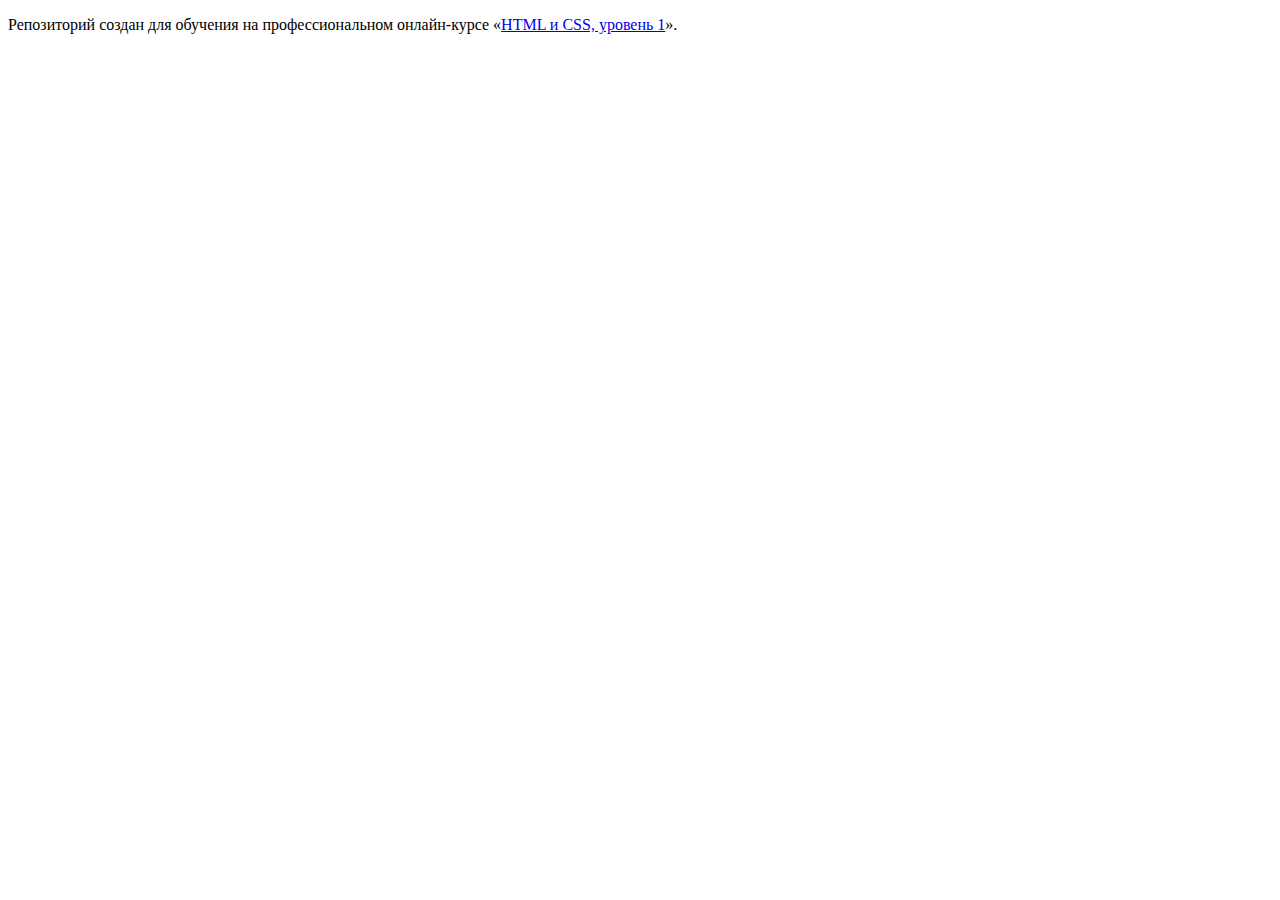
==== index.html @ 66aebc48 ":hatching_chick:" ====
<!DOCTYPE html>
<html lang="ru">
  <head>
    <meta charset="utf-8">
    <title>HTML Academy: Нёрдс</title>
  </head>
  <body>

    <p>Репозиторий создан для обучения на профессиональном онлайн‑курсе «<a href="https://htmlacademy.ru/intensive/htmlcss">HTML и CSS, уровень 1</a>».</p>

  </body>
</html>
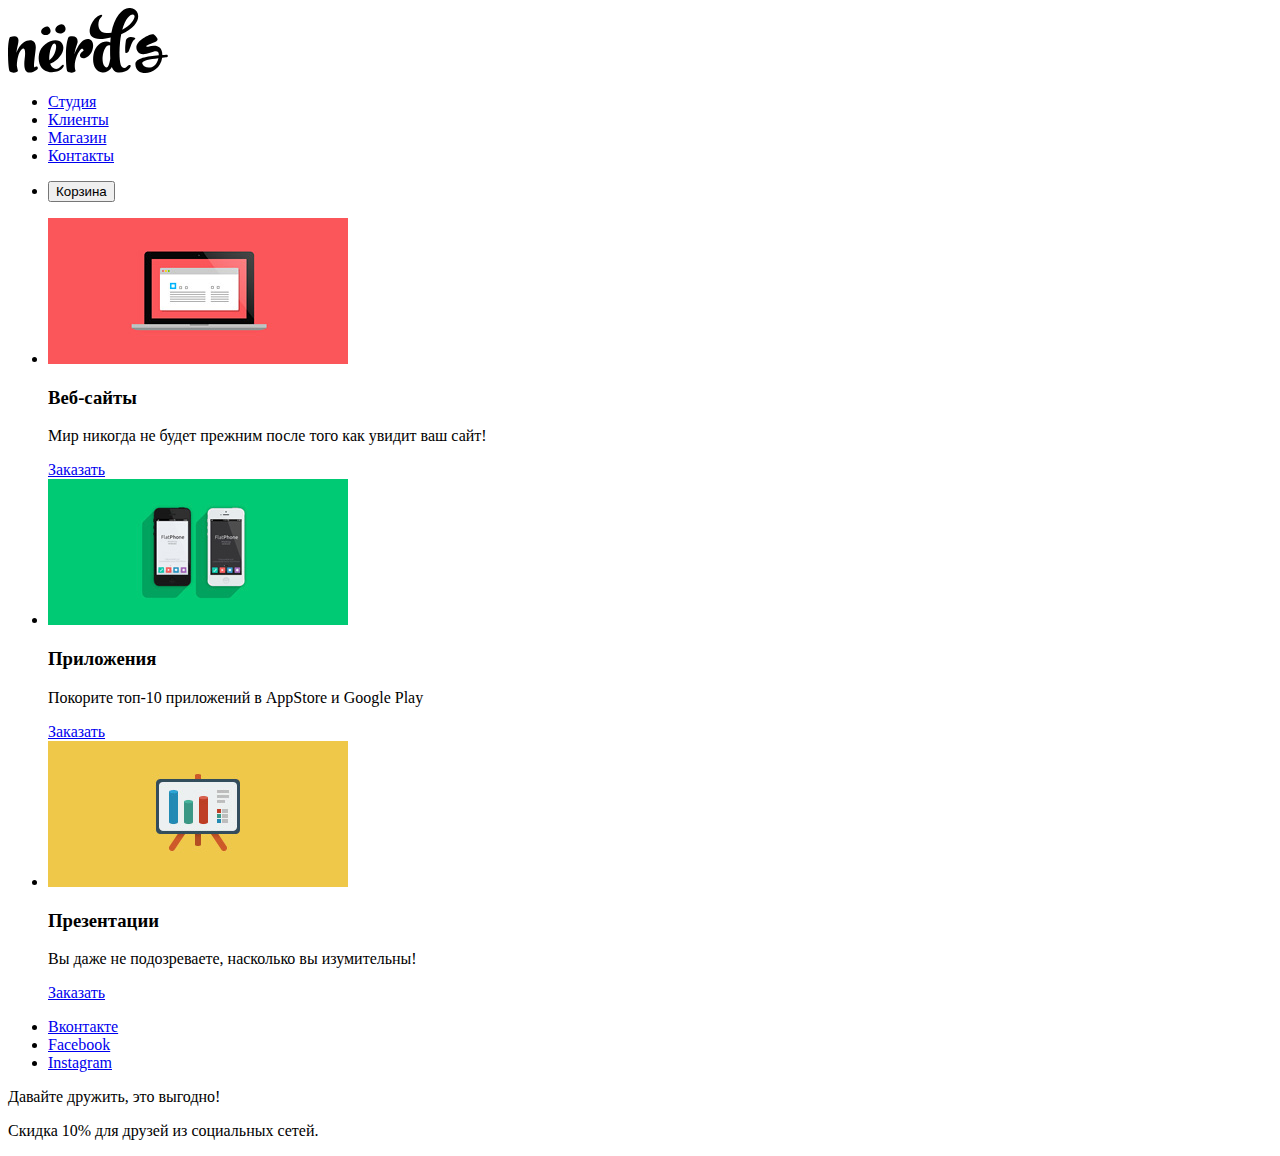
==== commit fd3b2ff8: "Разметка" ====
--- a/index.html
+++ b/index.html
@@ -5,8 +5,69 @@
     <title>HTML Academy: Нёрдс</title>
   </head>
   <body>
-
-    <p>Репозиторий создан для обучения на профессиональном онлайн‑курсе «<a href="https://htmlacademy.ru/intensive/htmlcss">HTML и CSS, уровень 1</a>».</p>
-
+<!-- start header -->
+    <header>
+      <nav>
+        <a>
+          <img src="img/index-logo.svg" width="160" height="65" alt="Лого Нердс">
+        </a>
+        <ul>
+          <li><a href="studio.html">Студия</a></li>
+          <li><a href="clients.html">Клиенты</a></li>
+          <li><a href="catalog.html">Магазин</a></li>
+          <li><a href="contacts.html">Контакты</a></li>
+        </ul>
+        <ul>
+          <li>
+             <button type="button">Корзина</button>
+           </li>
+        </ul>
+      </nav>
+    </header>
+<!-- end header -->
+    <main>
+<!-- slider here -->
+<!-- start services -->
+      <section>
+        <div>
+          <ul>
+            <li>
+              <img src="img/sites.jpg" width="300" height="146" alt="Веб-сайты">
+              <h3>Веб-сайты</h3>
+              <p>Мир никогда не будет прежним после того как увидит ваш сайт!</p>
+              <a href="#">Заказать</a>
+            </li>
+            <li>
+              <img src="img/apps.jpg" width="300" height="146" alt="Приложения">
+              <h3>Приложения</h3>
+              <p>Покорите топ-10 приложений в AppStore и Google Play</p>
+              <a href="#">Заказать</a>
+            </li>
+            <li>
+              <img src="img/presentations.jpg" width="300" height="146" alt="Презентации">
+              <h3>Презентации</h3>
+              <p>Вы даже не подозреваете, насколько вы изумительны!</p>
+              <a href="#">Заказать</a>
+            </li>
+          </ul>
+        </div>
+      </section>
+<!--end services-->
+<!--start footer-->
+      <footer>
+        <div>
+          <ul>
+            <li><a href="#">Вконтакте</a></li>
+            <li><a href="#">Facebook</a></li>
+            <li><a href="#">Instagram</a></li>
+          </ul>
+        </div>
+        <div>
+          <p>Давайте дружить, это выгодно!</p>
+          <p>Скидка 10% для друзей из социальных сетей.</p>
+        </div>
+      </footer>
+<!--start footer-->
+    </main>
   </body>
 </html>
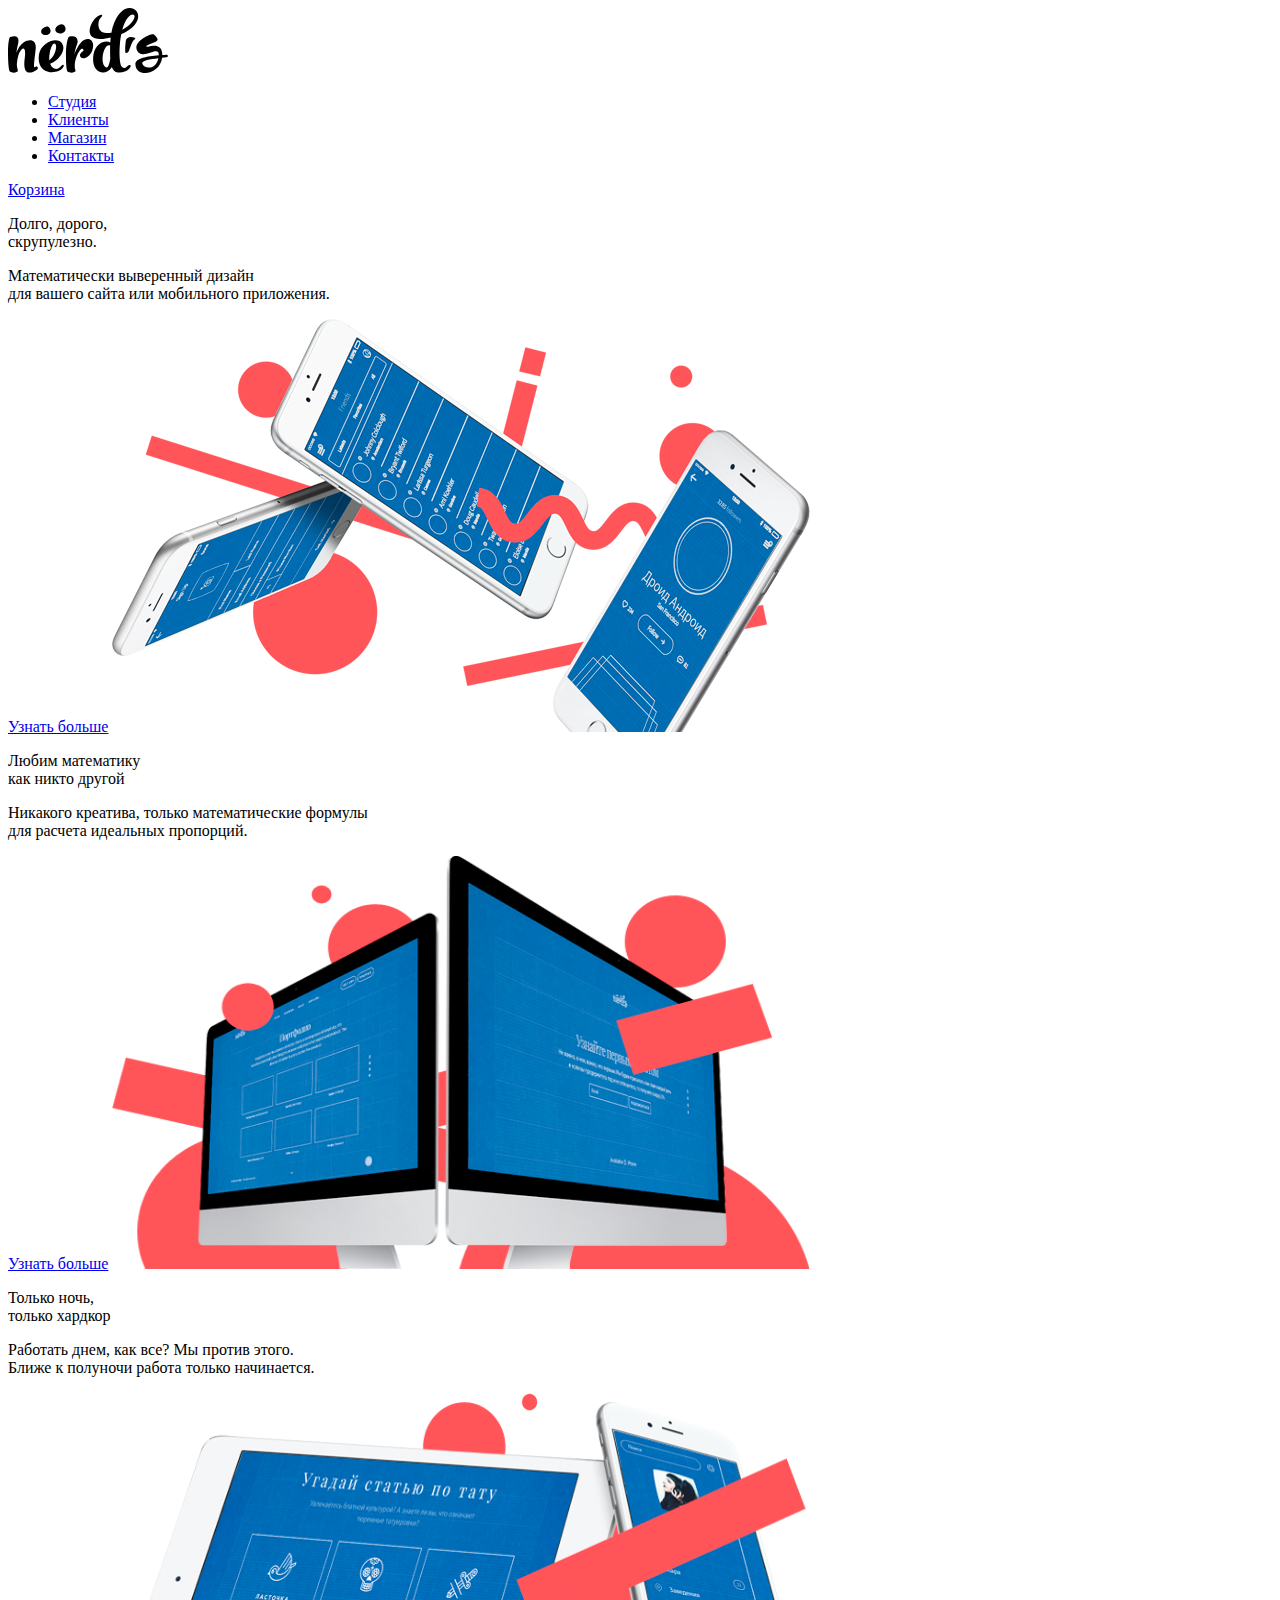
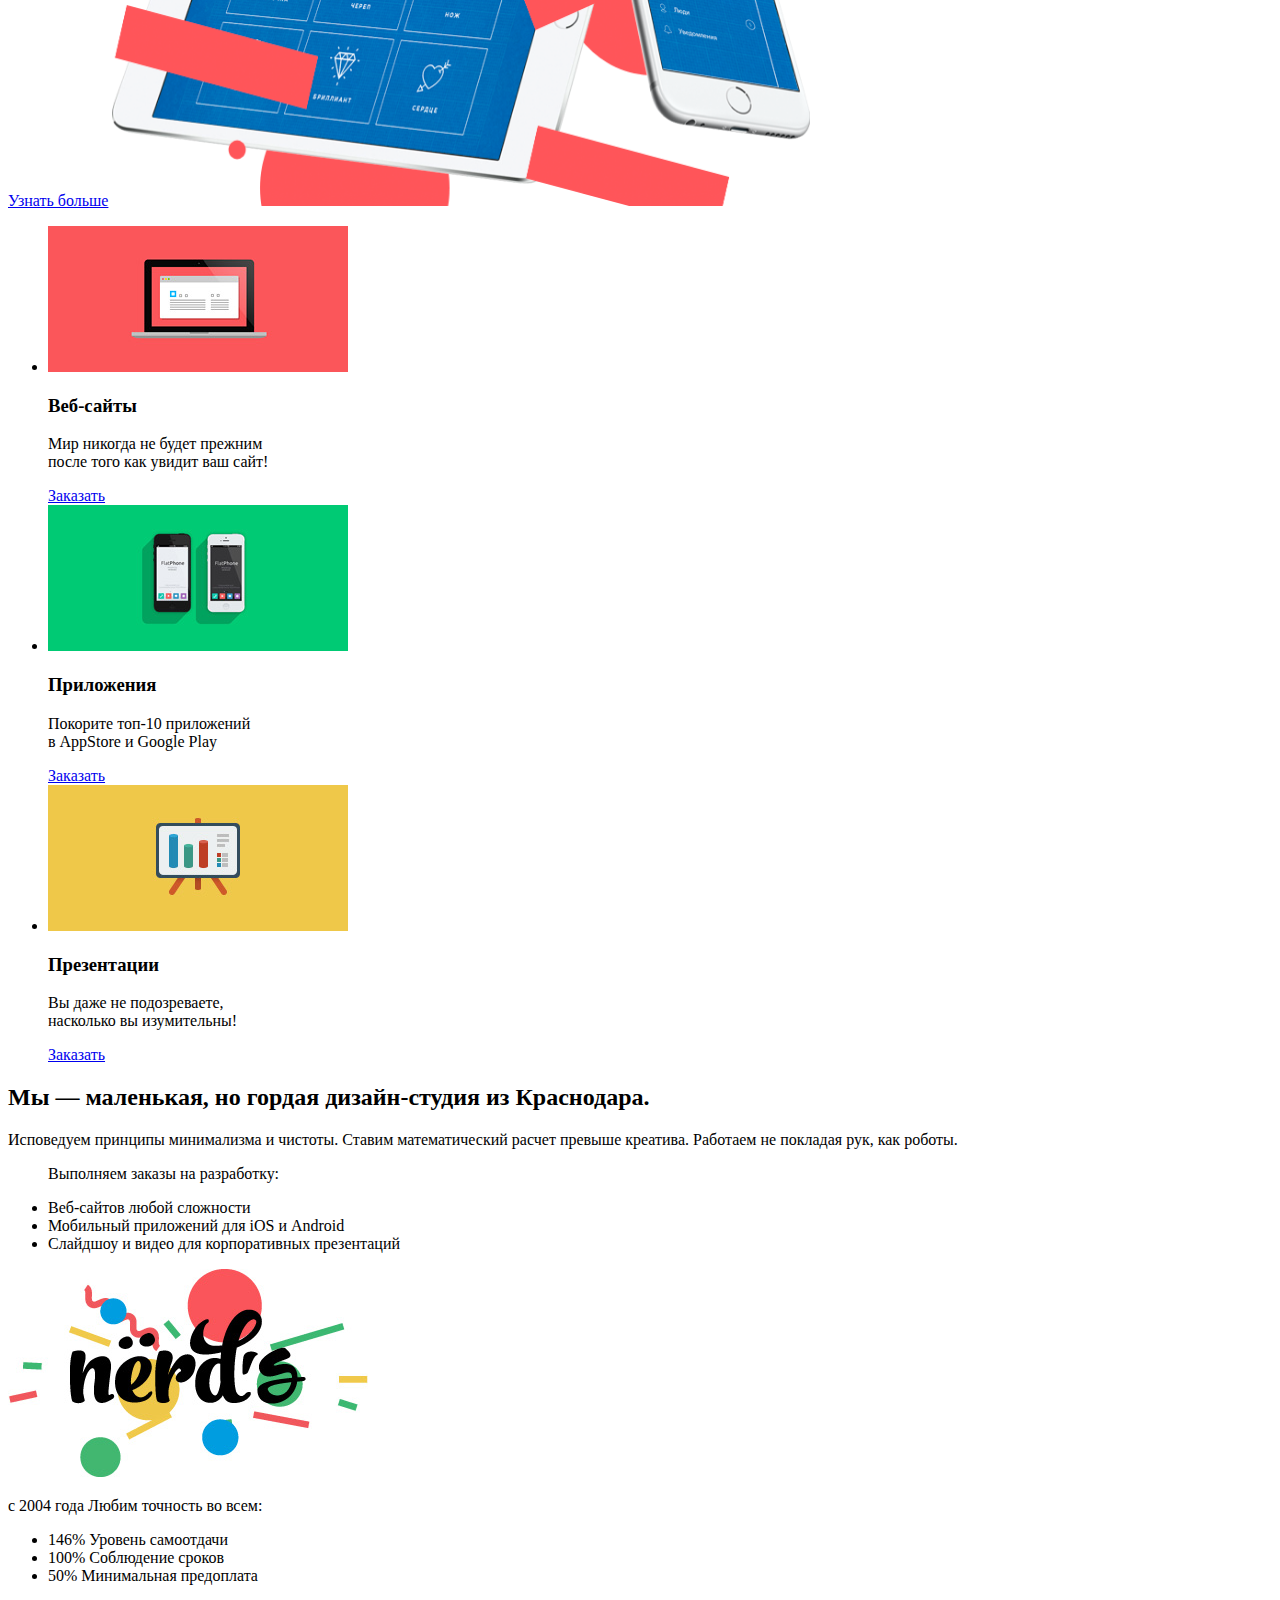
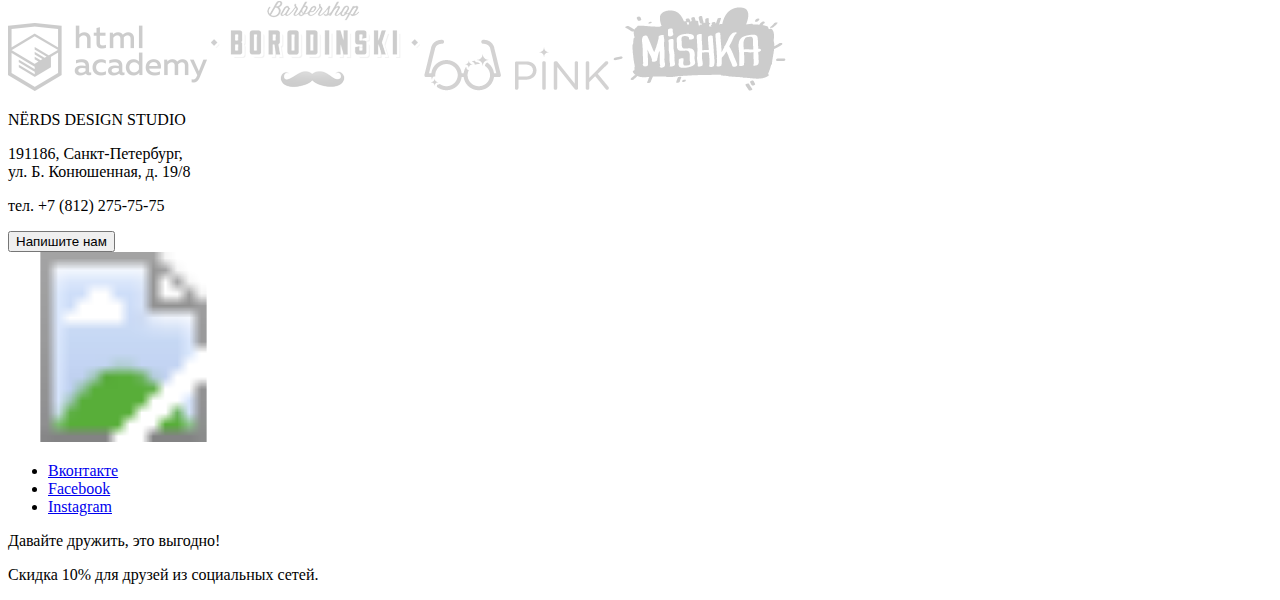
==== commit 23aea226: "task 2.1-2.2, 3.1" ====
--- a/index.html
+++ b/index.html
@@ -13,61 +13,125 @@
         </a>
         <ul>
           <li><a href="studio.html">Студия</a></li>
-          <li><a href="clients.html">Клиенты</a></li>
+          <li><a href="#">Клиенты</a></li>
           <li><a href="catalog.html">Магазин</a></li>
-          <li><a href="contacts.html">Контакты</a></li>
+          <li><a href="#">Контакты</a></li>
         </ul>
-        <ul>
-          <li>
-             <button type="button">Корзина</button>
-           </li>
-        </ul>
+          <a href="#">Корзина</a>
       </nav>
     </header>
 <!-- end header -->
     <main>
-<!-- slider here -->
+<!-- start slider -->
+      <div>
+        <div>
+          <p>Долго, дорого,<br>
+            скрупулезно.</p>
+          <p>Математически выверенный дизайн<br>
+            для вашего сайта или мобильного приложения.</p>
+          <a href="catalog.html">Узнать больше</a>
+          <img src="img/slide-picture-1.png" width="698" height="413" alt="slide-picture-1">
+        </div>
+        <div>
+          <p>Любим математику<br>
+            как никто другой</p>
+          <p>Никакого креатива, только математические формулы<br>
+            для расчета идеальных пропорций.</p>
+          <a href="catalog.html">Узнать больше</a>
+          <img src="img/slide-picture-2.png" width="698" height="413" alt="slide-picture-2">
+        </div>
+        <div>
+          <p>Только ночь,<br>
+            только хардкор</p>
+          <p>Работать днем, как все? Мы против этого.<br>
+            Ближе к полуночи работа только начинается.</p>
+          <a href="catalog.html">Узнать больше</a>
+          <img src="img/slide-picture-3.png" width="698" height="413" alt="slide-picture-3">
+        </div>
+      </div>
+<!-- end slider -->
 <!-- start services -->
       <section>
-        <div>
           <ul>
             <li>
-              <img src="img/sites.jpg" width="300" height="146" alt="Веб-сайты">
+              <img src="img/sites.png" width="300" height="146" alt="Веб-сайты">
               <h3>Веб-сайты</h3>
-              <p>Мир никогда не будет прежним после того как увидит ваш сайт!</p>
+              <p>Мир никогда не будет прежним<br>
+                после того как увидит ваш сайт!</p>
               <a href="#">Заказать</a>
             </li>
             <li>
-              <img src="img/apps.jpg" width="300" height="146" alt="Приложения">
+              <img src="img/apps.png" width="300" height="146" alt="Приложения">
               <h3>Приложения</h3>
-              <p>Покорите топ-10 приложений в AppStore и Google Play</p>
+              <p>Покорите топ-10 приложений<br>
+                в AppStore и Google Play</p>
               <a href="#">Заказать</a>
             </li>
             <li>
-              <img src="img/presentations.jpg" width="300" height="146" alt="Презентации">
+              <img src="img/presentations.png" width="300" height="146" alt="Презентации">
               <h3>Презентации</h3>
-              <p>Вы даже не подозреваете, насколько вы изумительны!</p>
+              <p>Вы даже не подозреваете,<br>
+                насколько вы изумительны!</p>
               <a href="#">Заказать</a>
             </li>
           </ul>
+      </section>
+<!-- end services -->
+<!-- start description -->
+      <section>
+        <h2>Мы — маленькая, но гордая дизайн-студия из Краснодара. </h2>
+        <p>Исповедуем принципы минимализма и чистоты. Ставим математический расчет превыше креатива. Работаем не покладая рук, как роботы.</p>
+        <ul>
+          <p>Выполняем заказы на разработку:</p>
+          <li>Веб-сайтов любой сложности</li>
+          <li>Мобильный приложений для iOS и Android</li>
+          <li>Слайдшоу и видео для корпоративных презентаций</li>
+        </ul>
+        <img src="img/nerds-picture.png">
+        <p>с 2004 года Любим точность во всем:</p>
+        <ul>
+          <li>146% Уровень самоотдачи</li>
+          <li>100% Соблюдение сроков</li>
+          <li>50% Минимальная предоплата</li>
+        </ul>
+      </section>
+<!-- end description -->
+<!-- start sponsors -->
+      <section>
+        <div>
+          <img src="img/htmlacademy-logo.png" alt="Логотип htmlacademy">
+          <img src="img/barbershop-logo.png" alt="Логотип барбершопа">
+          <img src="img/pink-logo.png" alt="Логотип Pink">
+          <img src="img/mishka-logo.png" alt="Логотип Mishka">
         </div>
       </section>
-<!--end services-->
-<!--start footer-->
+<!-- end sponsors -->
+<!-- start map -->
+      <div>
+        <div>
+          <p>NЁRDS DESIGN STUDIO</p>
+          <p>191186, Санкт-Петербург,<br>
+            ул. Б. Конюшенная, д. 19/8</p>
+          <p>тел. +7 (812) 275-75-75</p>
+          <button type="button">Напишите нам</button>
+        </div>
+        <img src="img/map-marker.svg" alt="Месторасположение NЁRDS">
+        <script></script>
+      </div>
+<!-- end map -->
+    </main>
+<!-- start footer -->
       <footer>
-        <div>
           <ul>
             <li><a href="#">Вконтакте</a></li>
             <li><a href="#">Facebook</a></li>
             <li><a href="#">Instagram</a></li>
           </ul>
-        </div>
         <div>
           <p>Давайте дружить, это выгодно!</p>
           <p>Скидка 10% для друзей из социальных сетей.</p>
         </div>
       </footer>
-<!--start footer-->
-    </main>
+<!-- start footer -->
   </body>
 </html>
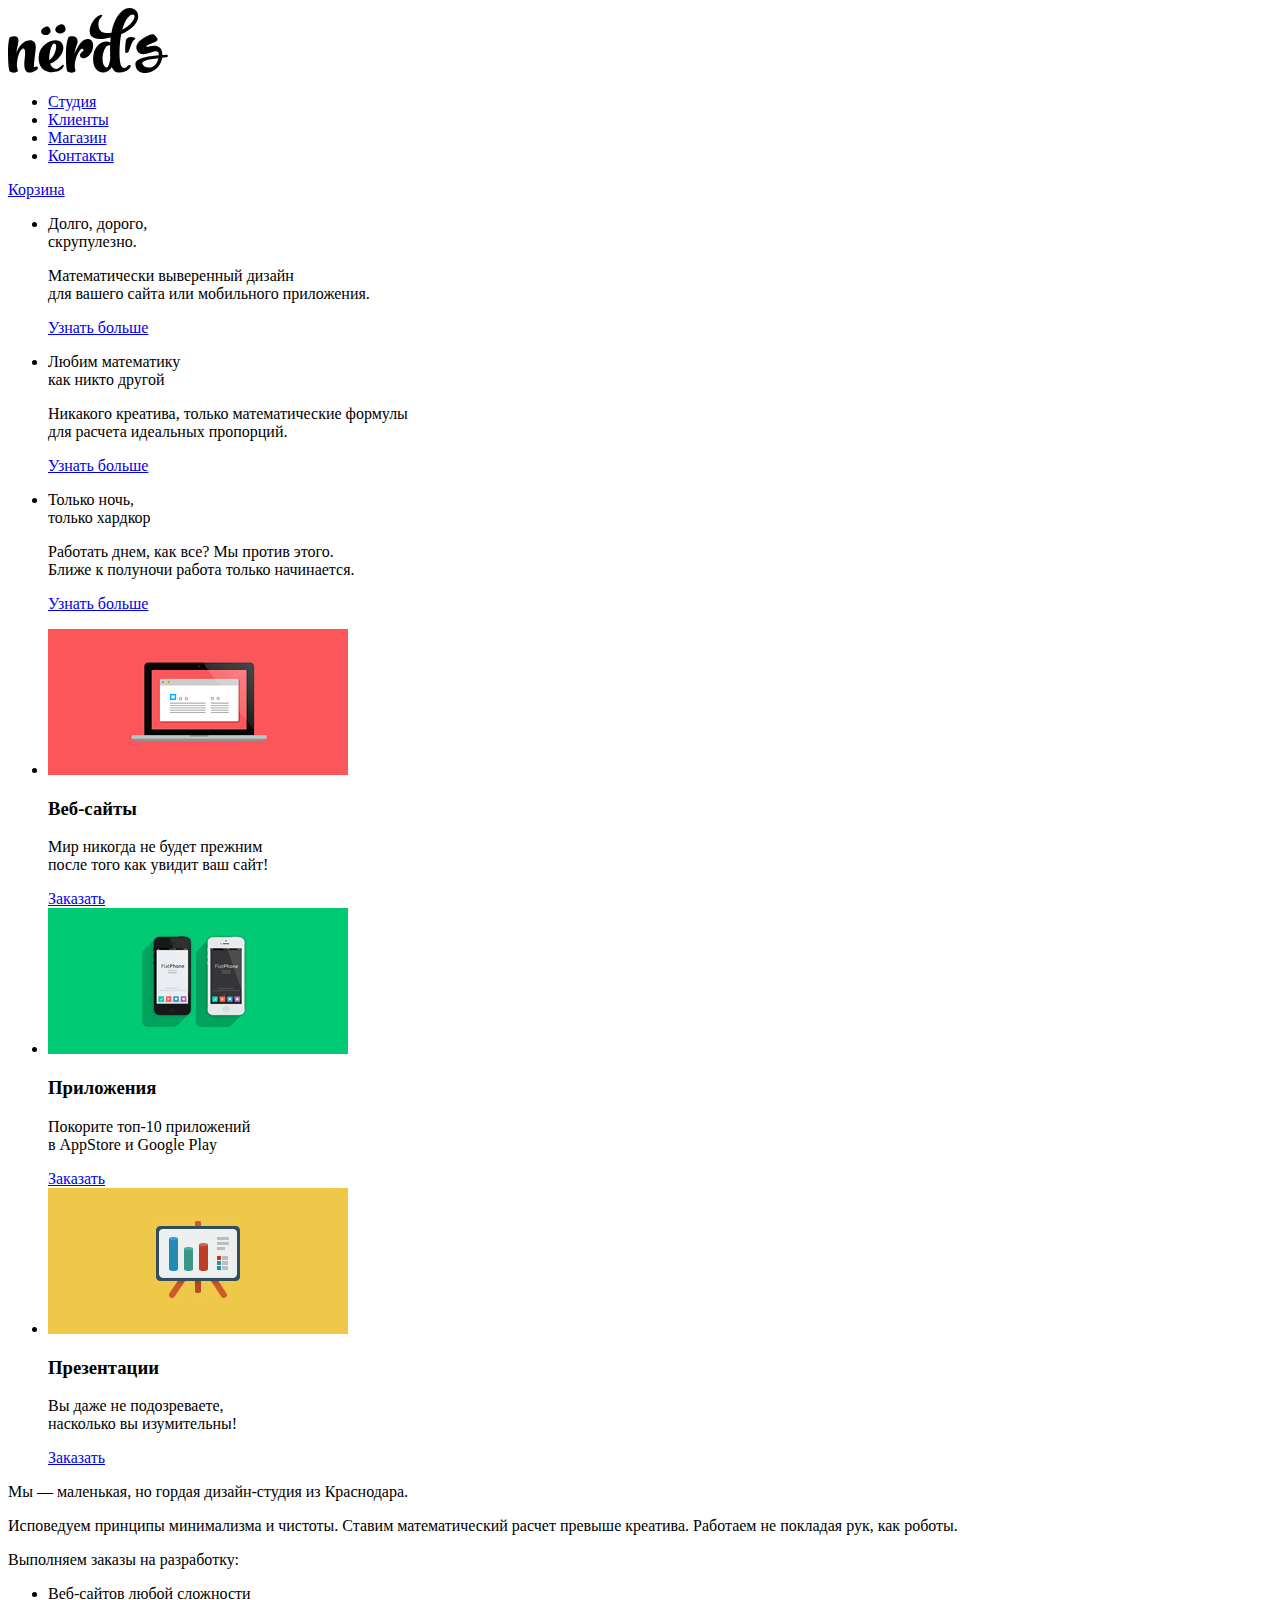
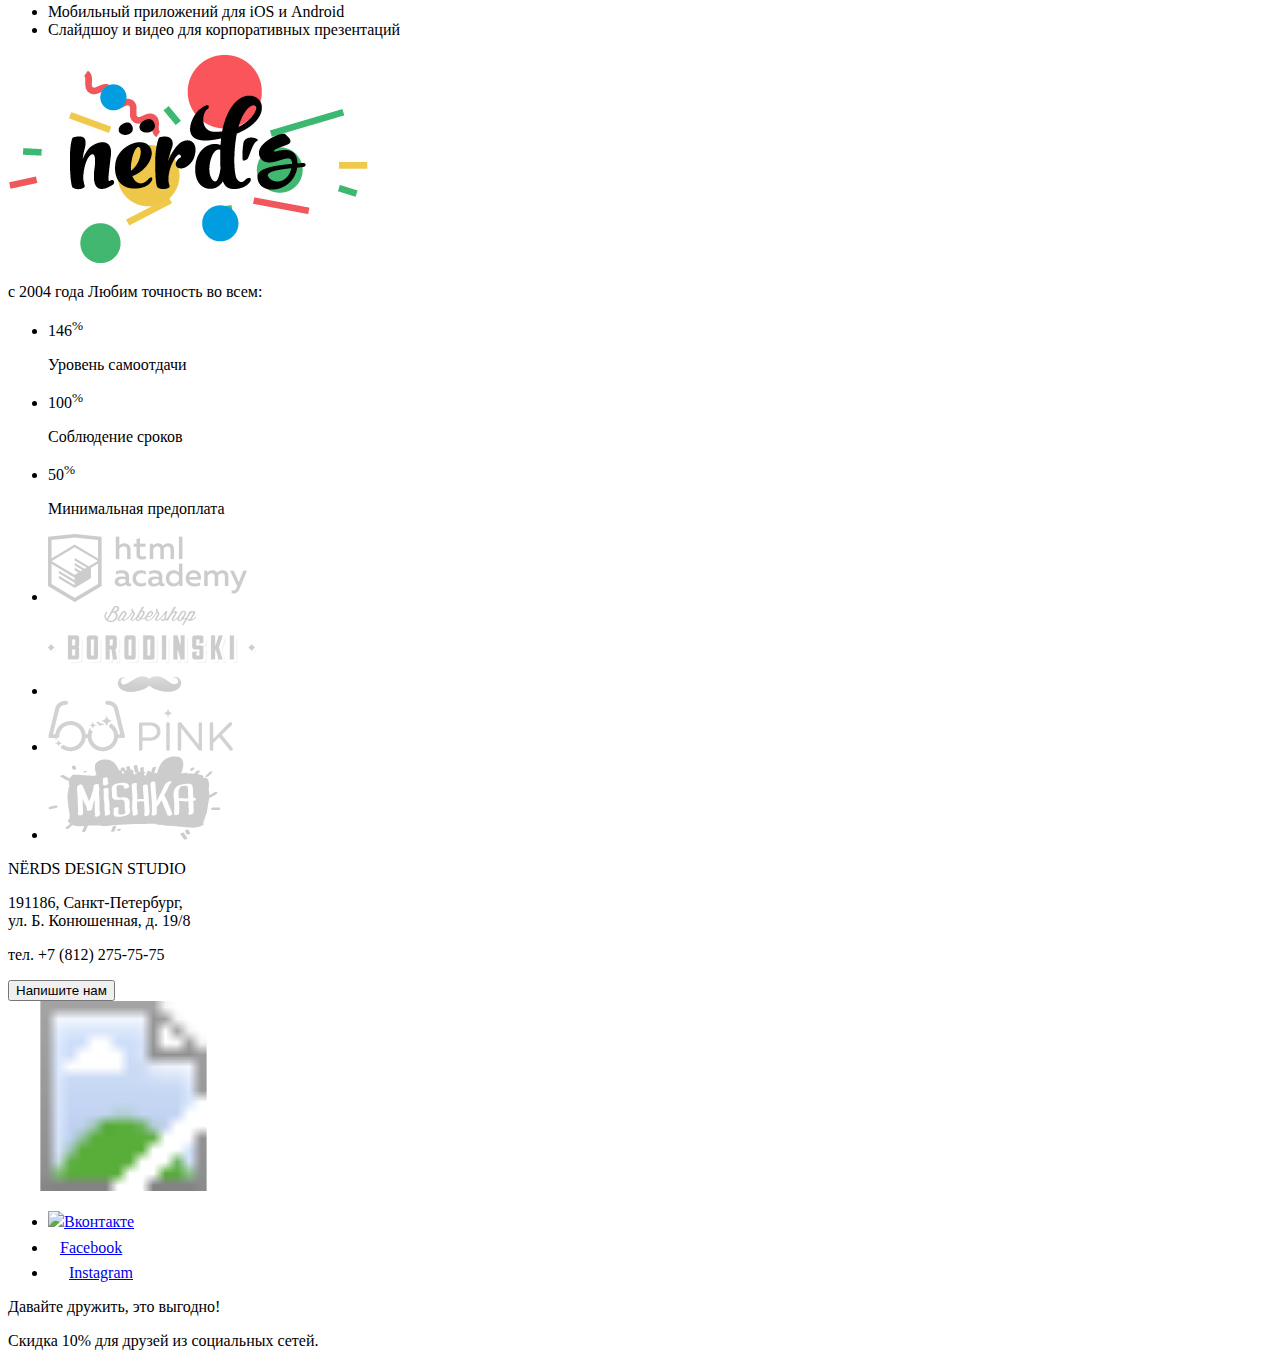
==== commit 57bc1c8c: "Правка разметки" ====
--- a/index.html
+++ b/index.html
@@ -23,32 +23,29 @@
 <!-- end header -->
     <main>
 <!-- start slider -->
-      <div>
-        <div>
+      <ul>
+        <li>
           <p>Долго, дорого,<br>
             скрупулезно.</p>
           <p>Математически выверенный дизайн<br>
             для вашего сайта или мобильного приложения.</p>
-          <a href="catalog.html">Узнать больше</a>
-          <img src="img/slide-picture-1.png" width="698" height="413" alt="slide-picture-1">
-        </div>
-        <div>
+          <a href="#">Узнать больше</a>
+        </li>
+        <li>
           <p>Любим математику<br>
             как никто другой</p>
           <p>Никакого креатива, только математические формулы<br>
             для расчета идеальных пропорций.</p>
-          <a href="catalog.html">Узнать больше</a>
-          <img src="img/slide-picture-2.png" width="698" height="413" alt="slide-picture-2">
-        </div>
-        <div>
+          <a href="#">Узнать больше</a>
+        </li>
+        <li>
           <p>Только ночь,<br>
             только хардкор</p>
           <p>Работать днем, как все? Мы против этого.<br>
             Ближе к полуночи работа только начинается.</p>
-          <a href="catalog.html">Узнать больше</a>
-          <img src="img/slide-picture-3.png" width="698" height="413" alt="slide-picture-3">
-        </div>
-      </div>
+          <a href="#">Узнать больше</a>
+        </li>
+      </ul>
 <!-- end slider -->
 <!-- start services -->
       <section>
@@ -79,31 +76,42 @@
 <!-- end services -->
 <!-- start description -->
       <section>
-        <h2>Мы — маленькая, но гордая дизайн-студия из Краснодара. </h2>
+        <p>Мы — маленькая, но гордая дизайн-студия из Краснодара. </p>
         <p>Исповедуем принципы минимализма и чистоты. Ставим математический расчет превыше креатива. Работаем не покладая рук, как роботы.</p>
+        <p>Выполняем заказы на разработку:</p>
         <ul>
-          <p>Выполняем заказы на разработку:</p>
           <li>Веб-сайтов любой сложности</li>
           <li>Мобильный приложений для iOS и Android</li>
           <li>Слайдшоу и видео для корпоративных презентаций</li>
         </ul>
-        <img src="img/nerds-picture.png">
+      </section>
+      <section>
+        <img src="img/nerds-picture.png" alt="логотип nerds">
         <p>с 2004 года Любим точность во всем:</p>
         <ul>
-          <li>146% Уровень самоотдачи</li>
-          <li>100% Соблюдение сроков</li>
-          <li>50% Минимальная предоплата</li>
+          <li>
+            <span>146<sup>%</sup></span>
+            <p>Уровень самоотдачи</p>
+          </li>
+          <li>
+            <span>100<sup>%</sup></span>
+            <p>Соблюдение сроков</p>
+          </li>
+          <li>
+            <span>50<sup>%</sup></span>
+            <p>Минимальная предоплата</p>
+          </li>
         </ul>
       </section>
 <!-- end description -->
 <!-- start sponsors -->
       <section>
-        <div>
-          <img src="img/htmlacademy-logo.png" alt="Логотип htmlacademy">
-          <img src="img/barbershop-logo.png" alt="Логотип барбершопа">
-          <img src="img/pink-logo.png" alt="Логотип Pink">
-          <img src="img/mishka-logo.png" alt="Логотип Mishka">
-        </div>
+        <ul>
+          <li><img src="img/htmlacademy-logo.png" alt="Логотип htmlacademy"></li>
+          <li><img src="img/barbershop-logo.png" alt="Логотип барбершопа"></li>
+          <li><img src="img/pink-logo.png" alt="Логотип Pink"></li>
+          <li><img src="img/mishka-logo.png" alt="Логотип Mishka"></li>
+        </ul>
       </section>
 <!-- end sponsors -->
 <!-- start map -->
@@ -122,11 +130,11 @@
     </main>
 <!-- start footer -->
       <footer>
-          <ul>
-            <li><a href="#">Вконтакте</a></li>
-            <li><a href="#">Facebook</a></li>
-            <li><a href="#">Instagram</a></li>
-          </ul>
+        <ul>
+          <li><a href="#"><img src="img/vk-con.svg">Вконтакте</a></li>
+          <li><a href="#"><img src="img/fb-icon.svg">Facebook</a></li>
+          <li><a href="#"><img src="img/insta-icon.svg">Instagram</a></li>
+        </ul>
         <div>
           <p>Давайте дружить, это выгодно!</p>
           <p>Скидка 10% для друзей из социальных сетей.</p>
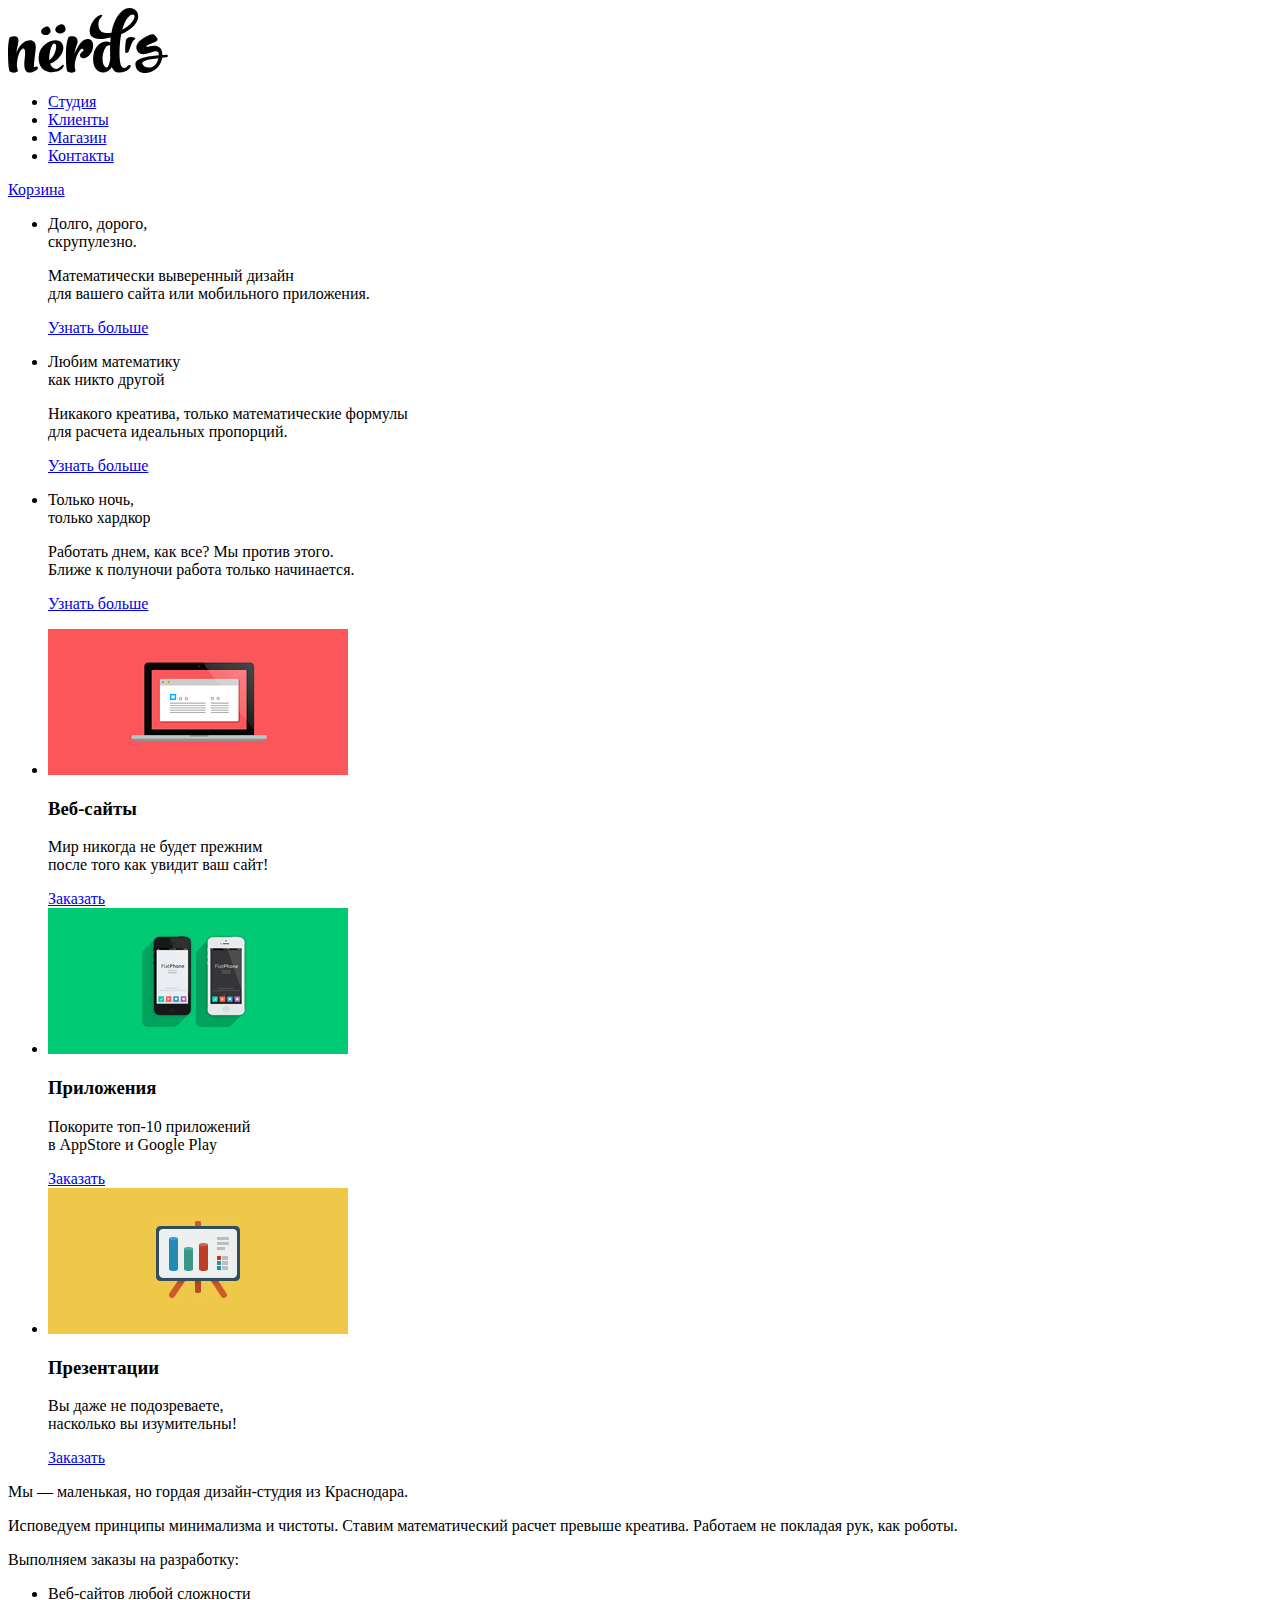
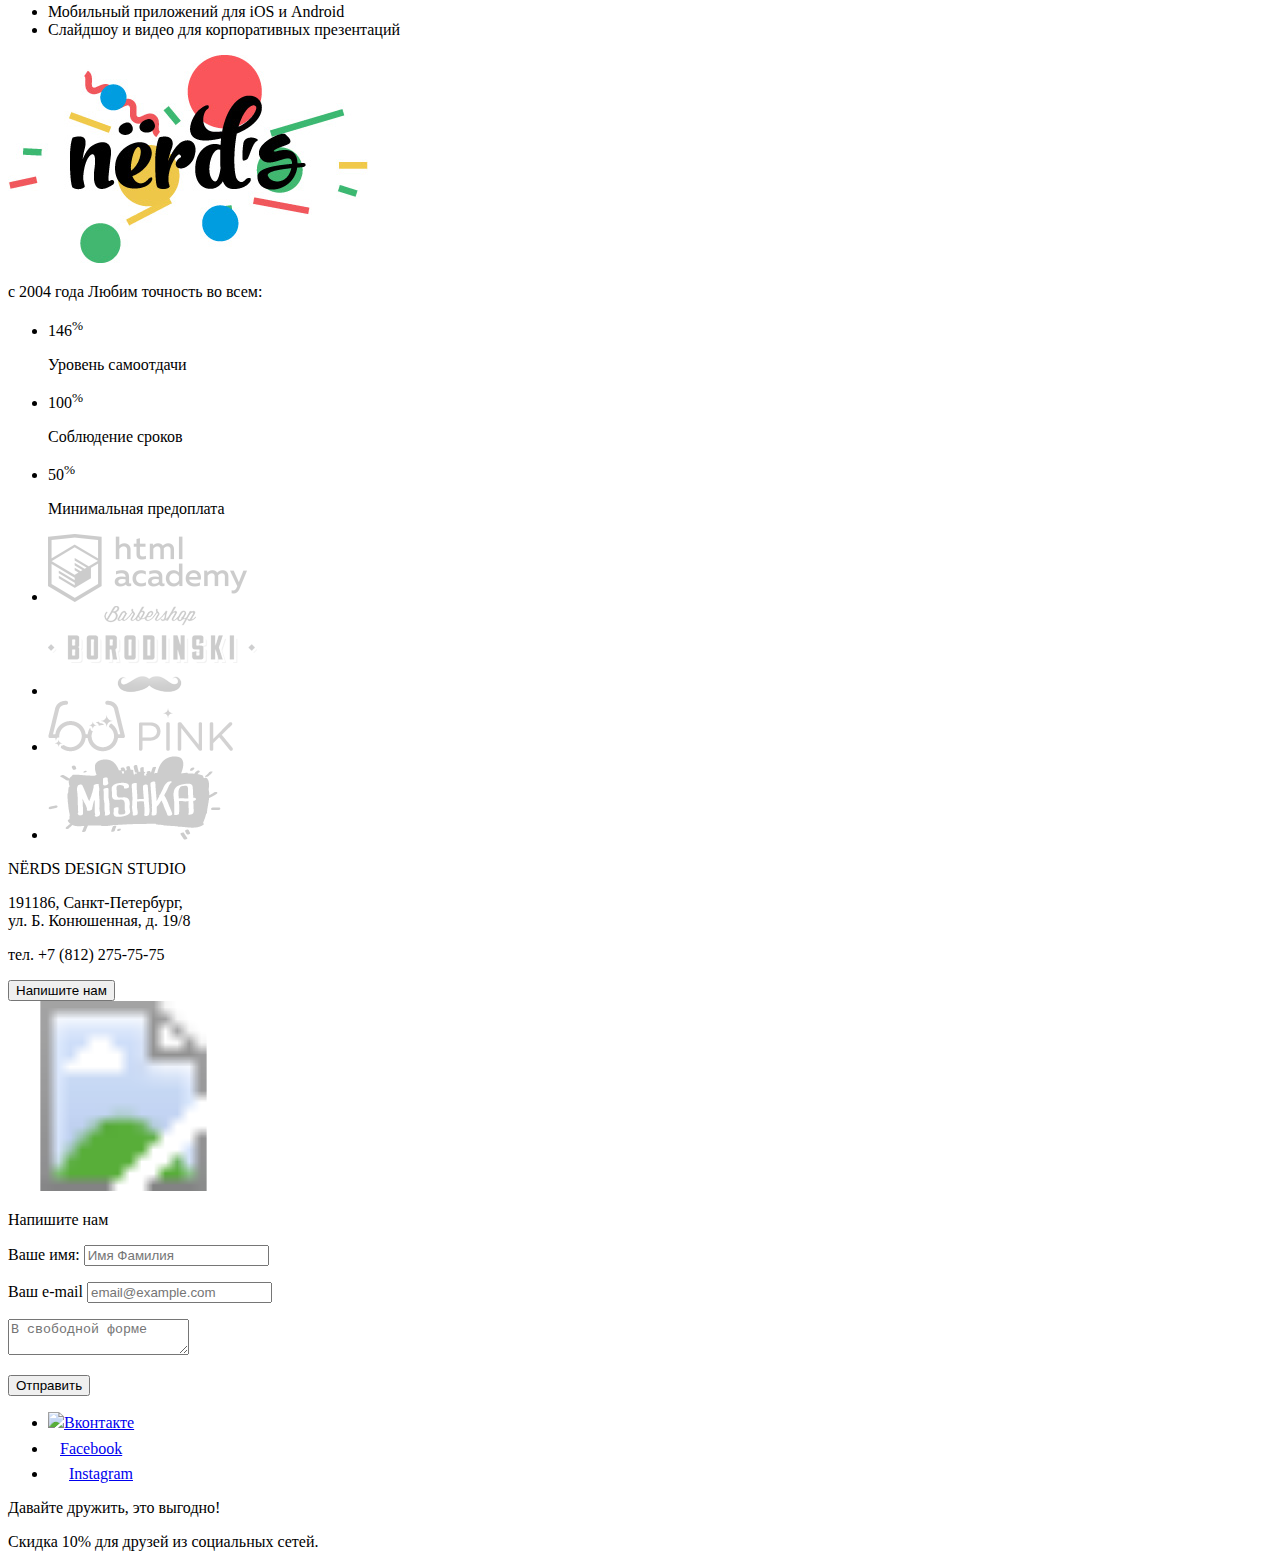
==== commit e2e2ecd6: "Продолжение разметки" ====
--- a/index.html
+++ b/index.html
@@ -127,7 +127,26 @@
         <script></script>
       </div>
 <!-- end map -->
+<!-- start popup -->
+      <form method="post" name="popup">
+        <p>Напишите нам</p>
+        <span></span>
+        <p>
+          <label for="user-name-field">Ваше имя:</label>
+          <input type="text" id="user-name-field" name="username" placeholder="Имя Фамилия">
+        </p>
+        <p>
+          <label for="user-mail-field">Ваш e-mail</label>
+          <input type="email" id="user-mail-field" name="usermale" placeholder="email@example.com">
+        </p>
+        <p>
+          <label for="user-text-field"></label>
+          <textarea type="text" id="user-text-field" name="usertext" placeholder="В свободной форме"></textarea>
+        </p>
+        <button>Отправить</button>
+      </form>
     </main>
+<!-- end popup -->
 <!-- start footer -->
       <footer>
         <ul>
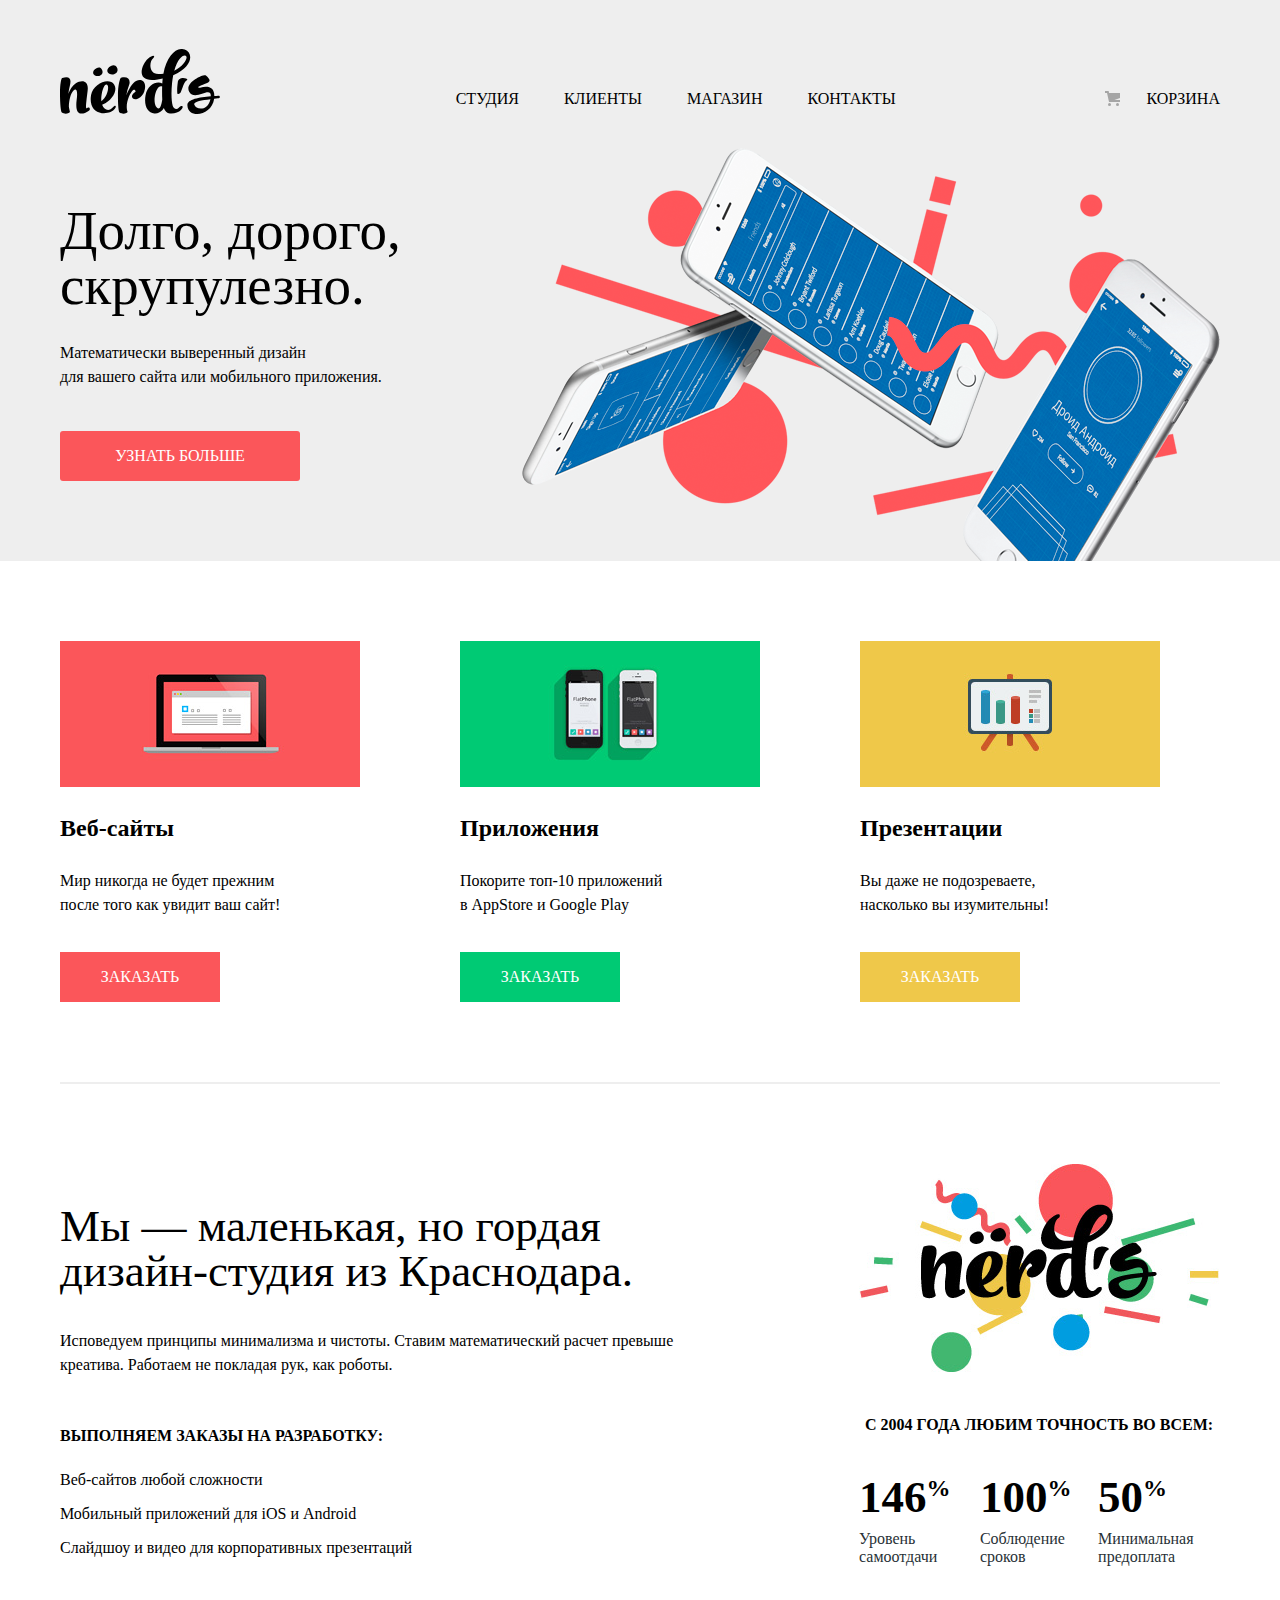
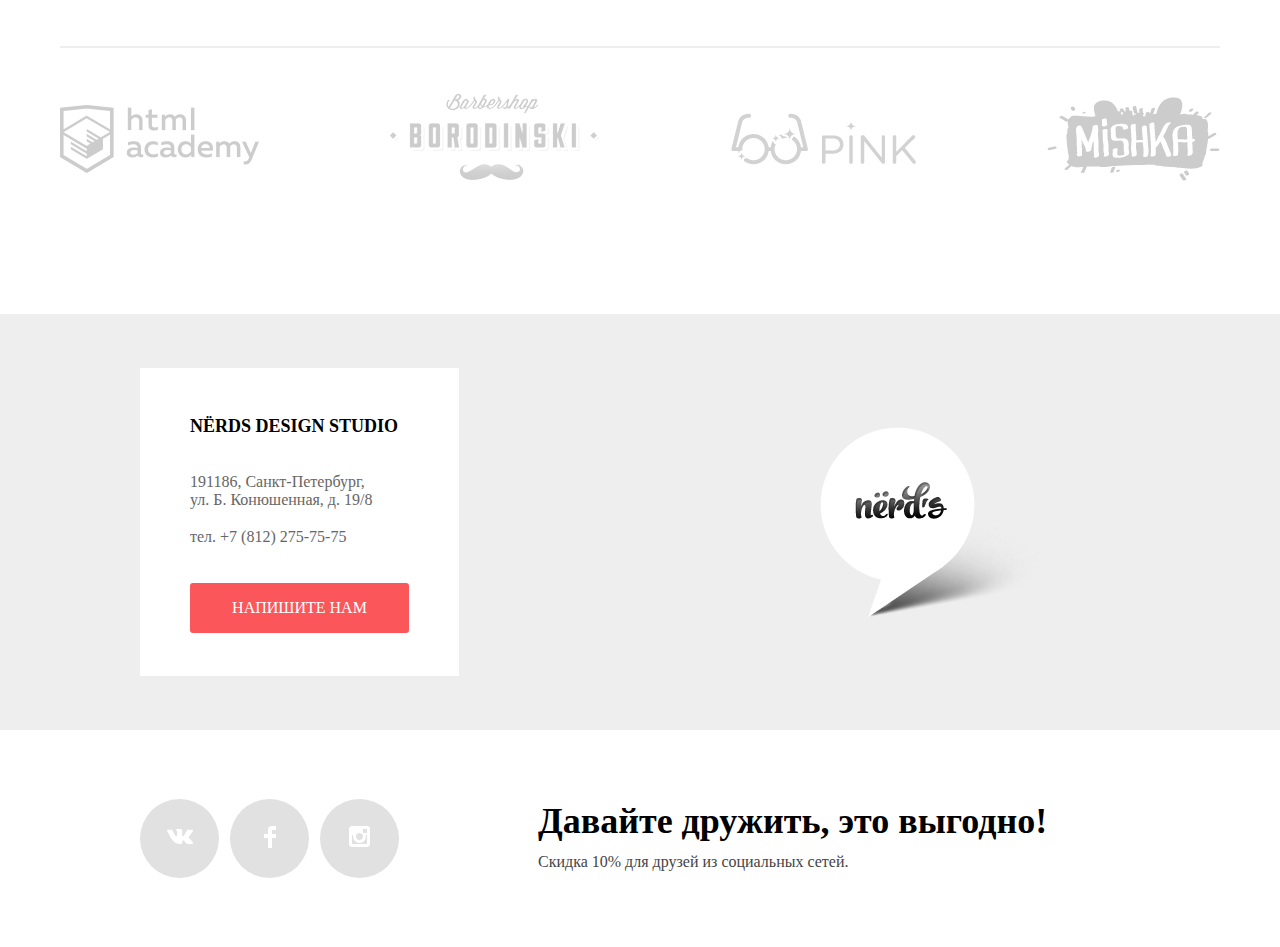
==== commit 778af520: "Добавление стилей" ====
--- a/index.html
+++ b/index.html
@@ -3,132 +3,144 @@
   <head>
     <meta charset="utf-8">
     <title>HTML Academy: Нёрдс</title>
+    <link rel="stylesheet" href="index.css">
   </head>
   <body>
 <!-- start header -->
-    <header>
-      <nav>
-        <a>
-          <img src="img/index-logo.svg" width="160" height="65" alt="Лого Нердс">
-        </a>
-        <ul>
-          <li><a href="studio.html">Студия</a></li>
-          <li><a href="#">Клиенты</a></li>
-          <li><a href="catalog.html">Магазин</a></li>
-          <li><a href="#">Контакты</a></li>
-        </ul>
-          <a href="#">Корзина</a>
-      </nav>
-    </header>
+    <div class="wrapper-header">
+      <header class="header">
+        <nav class="navbar">
+          <a>
+            <img class="logo" src="img/index-logo.svg" width="160" height="65" alt="Лого Нердс">
+          </a>
+          <ul class="menu">
+            <li><a class="menu-item" href="studio.html">Студия</a></li>
+            <li><a class="menu-item" href="#">Клиенты</a></li>
+            <li><a class="menu-item" href="catalog.html">Магазин</a></li>
+            <li><a class="menu-item" href="#">Контакты</a></li>
+          </ul>
+            <a class="shopping-cart" href="#">Корзина</a>
+        </nav>
+      </header>
+    </div>
 <!-- end header -->
     <main>
 <!-- start slider -->
-      <ul>
-        <li>
-          <p>Долго, дорого,<br>
-            скрупулезно.</p>
-          <p>Математически выверенный дизайн<br>
-            для вашего сайта или мобильного приложения.</p>
-          <a href="#">Узнать больше</a>
-        </li>
-        <li>
-          <p>Любим математику<br>
-            как никто другой</p>
-          <p>Никакого креатива, только математические формулы<br>
-            для расчета идеальных пропорций.</p>
-          <a href="#">Узнать больше</a>
-        </li>
-        <li>
-          <p>Только ночь,<br>
-            только хардкор</p>
-          <p>Работать днем, как все? Мы против этого.<br>
-            Ближе к полуночи работа только начинается.</p>
-          <a href="#">Узнать больше</a>
-        </li>
-      </ul>
+      <div class="wrapper-slider">
+        <ul class="main-slider">
+          <li class="slider-item first">
+            <p class="slider-item__title">Долго, дорого,<br>
+              скрупулезно.</p>
+            <p class="slider-item__description">Математически выверенный дизайн<br>
+              для вашего сайта или мобильного приложения.</p>
+            <a class="slider-item__button" href="#">Узнать больше</a>
+          </li>
+          <li class="slider-item second">
+            <p class="slider-item__title">Любим математику<br>
+              как никто другой</p>
+            <p class="slider-item__description">Никакого креатива, только математические формулы<br>
+              для расчета идеальных пропорций.</p>
+            <a class="slider-item__button" href="#">Узнать больше</a>
+          </li>
+          <li class="slider-item third">
+            <p class="slider-item__title">Только ночь,<br>
+              только хардкор</p>
+            <p class="slider-item__description">Работать днем, как все? Мы против этого.<br>
+              Ближе к полуночи работа только начинается.</p>
+            <a class="slider-item__button" href="#">Узнать больше</a>
+          </li>
+        </ul>
+      </div>
 <!-- end slider -->
 <!-- start services -->
-      <section>
-          <ul>
-            <li>
+      <section class="product-list">
+          <ul class="product">
+            <li class="product-card">
               <img src="img/sites.png" width="300" height="146" alt="Веб-сайты">
-              <h3>Веб-сайты</h3>
-              <p>Мир никогда не будет прежним<br>
+              <h3 class="product-card__title">Веб-сайты</h3>
+              <p class="product-card__description">Мир никогда не будет прежним<br>
                 после того как увидит ваш сайт!</p>
-              <a href="#">Заказать</a>
+              <a class="product-card__button red" href="#">Заказать</a>
             </li>
-            <li>
+            <li class="product-card">
               <img src="img/apps.png" width="300" height="146" alt="Приложения">
-              <h3>Приложения</h3>
-              <p>Покорите топ-10 приложений<br>
+              <h3 class="product-card__title">Приложения</h3>
+              <p class="product-card__description">Покорите топ-10 приложений<br>
                 в AppStore и Google Play</p>
-              <a href="#">Заказать</a>
+              <a class="product-card__button green" href="#">Заказать</a>
             </li>
-            <li>
+            <li class="product-card">
               <img src="img/presentations.png" width="300" height="146" alt="Презентации">
-              <h3>Презентации</h3>
-              <p>Вы даже не подозреваете,<br>
+              <h3 class="product-card__title">Презентации</h3>
+              <p class="product-card__description">Вы даже не подозреваете,<br>
                 насколько вы изумительны!</p>
-              <a href="#">Заказать</a>
+              <a class="product-card__button yellow" href="#">Заказать</a>
             </li>
           </ul>
       </section>
+      <hr class="divider">
 <!-- end services -->
 <!-- start description -->
-      <section>
-        <p>Мы — маленькая, но гордая дизайн-студия из Краснодара. </p>
-        <p>Исповедуем принципы минимализма и чистоты. Ставим математический расчет превыше креатива. Работаем не покладая рук, как роботы.</p>
-        <p>Выполняем заказы на разработку:</p>
-        <ul>
-          <li>Веб-сайтов любой сложности</li>
-          <li>Мобильный приложений для iOS и Android</li>
-          <li>Слайдшоу и видео для корпоративных презентаций</li>
-        </ul>
-      </section>
-      <section>
-        <img src="img/nerds-picture.png" alt="логотип nerds">
-        <p>с 2004 года Любим точность во всем:</p>
-        <ul>
-          <li>
-            <span>146<sup>%</sup></span>
-            <p>Уровень самоотдачи</p>
-          </li>
-          <li>
-            <span>100<sup>%</sup></span>
-            <p>Соблюдение сроков</p>
-          </li>
-          <li>
-            <span>50<sup>%</sup></span>
-            <p>Минимальная предоплата</p>
-          </li>
-        </ul>
-      </section>
+      <div class="wrapper-about">
+        <section class="about">
+          <p class="about-title">Мы — маленькая, но гордая дизайн-студия из Краснодара. </p>
+          <p class="about-description">Исповедуем принципы минимализма и чистоты. Ставим математический расчет превыше креатива. Работаем не покладая рук, как роботы.</p>
+          <p class="services title">Выполняем заказы на разработку:</p>
+          <ul class="services">
+            <li class="services-item">Веб-сайтов любой сложности</li>
+            <li class="services-item">Мобильный приложений для iOS и Android</li>
+            <li class="services-item">Слайдшоу и видео для корпоративных презентаций</li>
+          </ul>
+        </section>
+        <section class="stats">
+          <img class="stats-logo" src="img/nerds-picture.png" alt="логотип nerds">
+          <p class="stats-title">с 2004 года Любим точность во всем:</p>
+          <ul class="stats-list">
+            <li class="stats-item">
+              <span class="stats-item__percent">146<sup class="percent-symbol">%</sup></span>
+              <p class="stats-item__name">Уровень самоотдачи</p>
+            </li>
+            <li class="stats-item">
+              <span class="stats-item__percent">100<sup class="percent-symbol">%</sup></span>
+              <p class="stats-item__name">Соблюдение сроков</p>
+            </li>
+            <li class="stats-item">
+              <span class="stats-item__percent">50<sup class="percent-symbol">%</sup></span>
+              <p class="stats-item__name">Минимальная предоплата</p>
+            </li>
+          </ul>
+        </section>
+      </div>
+      <hr class="divider">
 <!-- end description -->
-<!-- start sponsors -->
-      <section>
-        <ul>
+<!-- start clients -->
+      <section class="clients">
+        <ul class="clients-list">
           <li><img src="img/htmlacademy-logo.png" alt="Логотип htmlacademy"></li>
           <li><img src="img/barbershop-logo.png" alt="Логотип барбершопа"></li>
           <li><img src="img/pink-logo.png" alt="Логотип Pink"></li>
           <li><img src="img/mishka-logo.png" alt="Логотип Mishka"></li>
         </ul>
       </section>
-<!-- end sponsors -->
+<!-- end clients -->
 <!-- start map -->
-      <div>
-        <div>
-          <p>NЁRDS DESIGN STUDIO</p>
-          <p>191186, Санкт-Петербург,<br>
-            ул. Б. Конюшенная, д. 19/8</p>
-          <p>тел. +7 (812) 275-75-75</p>
-          <button type="button">Напишите нам</button>
+      <div class="wrapper-map">
+        <div class="wrapper-contacts">
+          <div class="contacts">
+            <p class="contacts-title">NЁRDS DESIGN STUDIO</p>
+            <p class="contacts-adress">191186, Санкт-Петербург,<br>
+              ул. Б. Конюшенная, д. 19/8<br>
+              <br>
+              тел. +7 (812) 275-75-75</p>
+            <button class="contacts-button" type="button">Напишите нам</button>
+          </div>
         </div>
-        <img src="img/map-marker.svg" alt="Месторасположение NЁRDS">
+        <img class="map-marker" src="img/map-marker.png" alt="Месторасположение NЁRDS">
         <script></script>
       </div>
 <!-- end map -->
 <!-- start popup -->
-      <form method="post" name="popup">
+      <form method="post" name="popup" class="feedback">
         <p>Напишите нам</p>
         <span></span>
         <p>
@@ -148,15 +160,15 @@
     </main>
 <!-- end popup -->
 <!-- start footer -->
-      <footer>
-        <ul>
-          <li><a href="#"><img src="img/vk-con.svg">Вконтакте</a></li>
-          <li><a href="#"><img src="img/fb-icon.svg">Facebook</a></li>
-          <li><a href="#"><img src="img/insta-icon.svg">Instagram</a></li>
+      <footer class="footer">
+        <ul class="social-icons">
+          <li class="social-icons__item"><a href="#"><img src="img/vk-icon.svg"></a></li>
+          <li class="social-icons__item"><a href="#"><img src="img/fb-icon.svg"></a></li>
+          <li class="social-icons__item"><a href="#"><img src="img/insta-icon.svg"></a></li>
         </ul>
         <div>
-          <p>Давайте дружить, это выгодно!</p>
-          <p>Скидка 10% для друзей из социальных сетей.</p>
+          <p class="tagline">Давайте дружить, это выгодно!</p>
+          <p class="discount">Скидка 10% для друзей из социальных сетей.</p>
         </div>
       </footer>
 <!-- start footer -->
--- a/index.css
+++ b/index.css
@@ -0,0 +1,391 @@
+* {
+  box-sizing: border-box;
+  margin: 0;
+  padding: 0;
+  font-family: 'Roboto';
+}
+
+.wrapper-header, .wrapper-slider {
+  background-color: #eee;
+}
+
+.header {
+  display: flex;
+  align-items: center;
+  justify-content: space-between;
+  width: 1160px;
+  margin: 0 auto;
+  padding-top: 49px;
+}
+
+.navbar {
+  display: flex;
+  flex-direction: row;
+  width: 100%;
+  align-items: center;
+}
+
+.menu {
+  display: flex;
+  flex-direction: row;
+  justify-content: space-between;
+  align-items: center;
+  margin: 0 auto;
+  list-style-type: none;
+  width: 440px;
+}
+
+.menu-item, .shopping-cart {
+  font-size: 16px;
+  font-weight: 500;
+  color: #000;
+  text-decoration: none;
+  display: flex;
+  justify-content: space-between;
+  align-items: center;
+  text-transform: uppercase;
+  margin-top: 30px;
+}
+
+.shopping-cart::before {
+  content: "";
+  width: 15px;
+  height: 15px;
+  position: relative;
+  background: url(img/basket-icon.svg);
+  right: 26px;
+  opacity: .3;
+}
+
+.main-slider {
+  width: 1160px;
+  margin: 0 auto 80px;
+  list-style-type: none;
+  display: flex;
+  padding-top: 30px;
+}
+
+.slider-item__title {
+  font-size: 55px;
+  font-weight: 500;
+  line-height: 1;
+  margin-bottom: 28px;
+}
+
+.slider-item__description {
+  font-size: 16px;
+  line-height: 1.5;
+  margin-bottom: 42px;
+}
+
+.slider-item__button {
+  width: 240px;
+  height: 50px;
+  background-color: #fb565a;
+  display: flex;
+  color: #fff;
+  font-size: 16px;
+  font-weight: 500;
+  line-height: 1.13;
+  text-transform: uppercase;
+  text-decoration: none;
+  justify-content: center;
+  align-items: center;
+  border-radius: 3px;
+  margin-bottom: 80px;
+}
+
+.slider-item.first {
+  width: 1160px;
+  display: flex;
+  flex-direction: column;
+  background: url(img/slide-picture-1.png) 698px 413px no-repeat;
+  background-position: right top;
+  padding-top: 55px;
+}
+
+.slider-item.second, .slider-item.third {
+  display: none;
+}
+
+.divider {
+  width: 1160px;
+  margin: 0 auto;
+  height: 2px;
+  background-color: #eee;
+  border: 0;
+}
+
+.product-list {
+  width: 1160px;
+  margin: 0 auto 80px;
+}
+
+.product {
+  display: flex;
+  flex-direction: row;
+  margin-right: 60px;
+}
+
+.product-card {
+  display: flex;
+  flex-direction: column;
+  padding-right: 100px;
+}
+
+.product-card__title {
+  font-size: 24px;
+  font-weight: bold;
+  line-height: 1.25;
+  margin: 26px 0;
+}
+
+.product-card__description {
+  font-size: 16px;
+  line-height: 1.5;
+  margin-bottom: 35px;
+}
+
+.product-card__button {
+  width: 160px;
+  height: 50px;
+  font-size: 16px;
+  font-weight: 500;
+  line-height: 1.13;
+  display: flex;
+  justify-content: center;
+  align-items: center;
+  color: #fff;
+  text-decoration: none;
+  text-transform: uppercase;
+}
+
+.product-card__button.red {
+  background-color: #fb565a;
+}
+
+.product-card__button.green {
+  background-color: #00ca74;
+}
+
+.product-card__button.yellow {
+  background-color: #efc84a;
+}
+
+.wrapper-about {
+  width: 1160px;
+  margin: 0 auto;
+  display: flex;
+  margin-top: 80px;
+  margin-bottom: 76px;
+}
+
+.about {
+  width: 650px;
+  margin-top: 40px;
+  margin-right: 149px;
+}
+
+.about-title {
+  font-size: 45px;
+  font-weight: 500;
+  line-height: 1;
+  margin-bottom: 35px;
+}
+
+.about-description {
+  font-size: 16px;
+  line-height: 1.5;
+  margin-bottom: 47px;
+}
+
+.services {
+  font-size: 16px;
+  line-height: 1.5;
+  list-style-type: none;
+}
+
+.services-item {
+  margin-bottom: 10px;
+}
+
+.services-item::before {
+  content: '';
+  position: absolute;
+  width: 25px;
+  left: 0;
+  top: 5px;
+  height: 2px;
+  color: #fb565a;
+}
+
+.services.title {
+  font-weight: bold;
+  text-transform: uppercase;
+  margin-bottom: 20px;
+}
+
+.stats {
+  width: 360px;
+  display: flex;
+  flex-direction: column;
+}
+
+.stats-logo {
+  margin-bottom: 41px;
+}
+
+.stats-title {
+  font-size: 16px;
+  font-weight: bold;
+  line-height: 1.5;
+  text-align: center;
+  text-transform: uppercase;
+  margin-bottom: 49px;
+}
+
+.stats-list {
+  display: flex;
+  list-style-type: none;
+  justify-content: center;
+}
+
+.stats-item {
+  display: flex;
+  flex-direction: column;
+  padding-right: 26px;
+}
+
+.stats-item:last-child {
+  padding: 0;
+}
+
+.percent-symbol {
+  font-size: 24px;
+}
+
+.stats-item__percent {
+  font-size: 45px;
+  font-weight: bold;
+  line-height: 0.22;
+  color: #000000;
+  margin-bottom: 27px;
+  text-transform: lowercase;
+}
+
+.stats-item__name {
+  font-size: 16px;
+  line-height: 1.13;
+  text-align: left;
+  color: #283136;
+}
+
+.clients {
+  width: 1160px;
+  margin: 46px auto 126px;
+}
+
+.clients-list {
+  display: flex;
+  list-style-type: none;
+  justify-content: space-between;
+  align-items: center;
+}
+
+.wrapper-map {
+  width: 100%;
+  display: flex;
+  height: 416px;
+  background: #eee;
+  align-items: center;
+}
+
+.wrapper-contacts {
+  width: 319px;
+  height: 308px;
+  display: flex;
+  background: #fff;
+  flex-direction: column;
+  margin-left: 140px;
+  justify-content: center;
+}
+
+.contacts {
+  margin: 0 auto;
+  padding: 0 50px;
+}
+
+.contacts-title {
+  font-size: 18px;
+  font-weight: bold;
+  line-height: 1.67;
+  margin-bottom: 32px;;
+}
+
+.contacts-adress {
+  font-size: 16px;
+  line-height: 1.13;
+  color: #666666;
+  margin-bottom: 37px;
+}
+
+.contacts-button {
+  width: 219px;
+  height: 50px;
+  background-color: #fb565a;
+  font-size: 16px;
+  font-weight: 500;
+  line-height: 1.13;
+  text-align: center;
+  color: #ffffff;
+  text-transform: uppercase;
+  border: 0;
+  border-radius: 3px;
+  margin: 0 auto;
+}
+
+.map-marker {
+  margin-left: 361px;
+}
+
+.feedback {
+  display: none;
+}
+
+.footer {
+  height: 217px;
+  display: flex;
+  align-items: center;
+}
+
+.social-icons {
+  display: flex;
+  margin-left: 140px;
+  margin-right: 128px;
+  list-style-type: none;
+}
+
+.social-icons__item {
+  background-color: #e1e1e1;
+  width: 79px;
+  height: 79px;
+  border-radius: 50%;
+  display: flex;
+  justify-content: center;
+  align-items: center;
+  margin-right: 11px;
+}
+
+.tagline {
+  font-size: 36px;
+  font-weight: bold;
+  line-height: 1;
+  color: #000000;
+  margin-bottom: 12px;
+}
+
+.discount {
+  font-size: 16px;
+  line-height: 1.38;
+  color: #444;
+}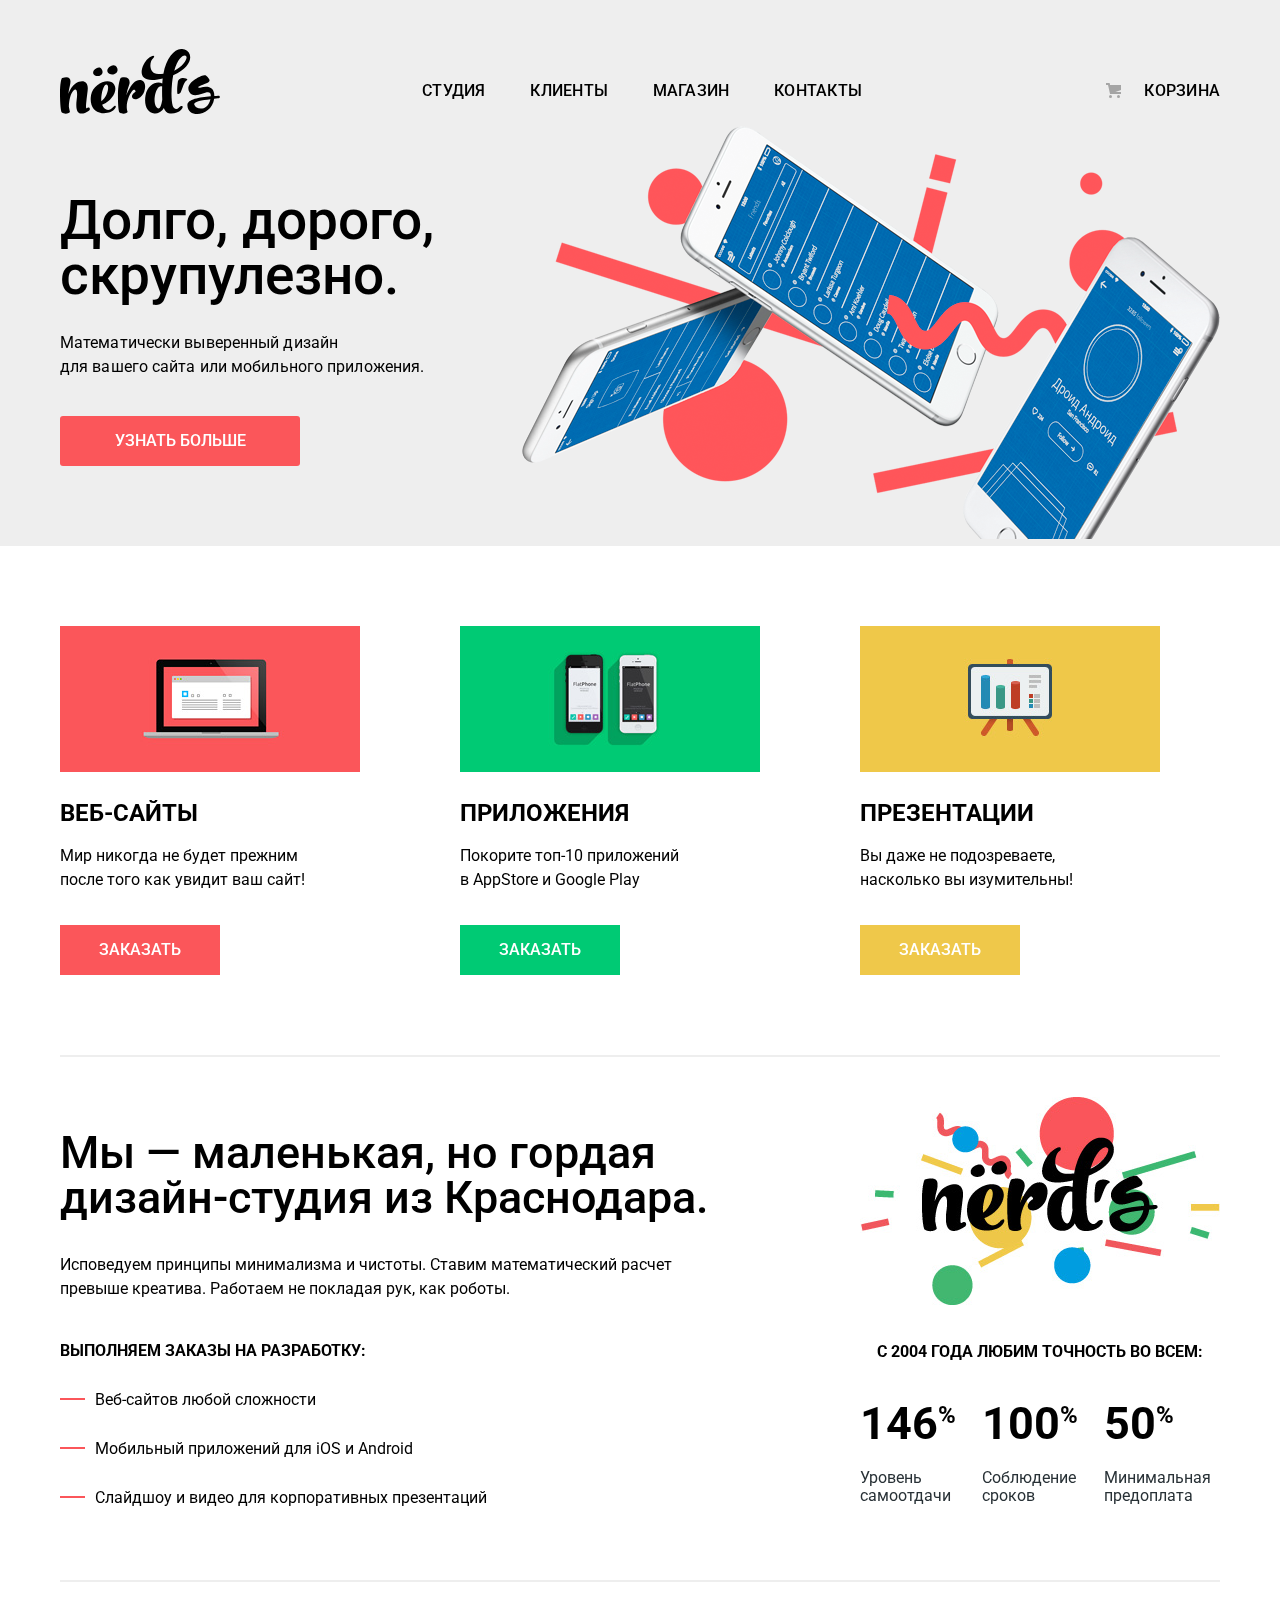
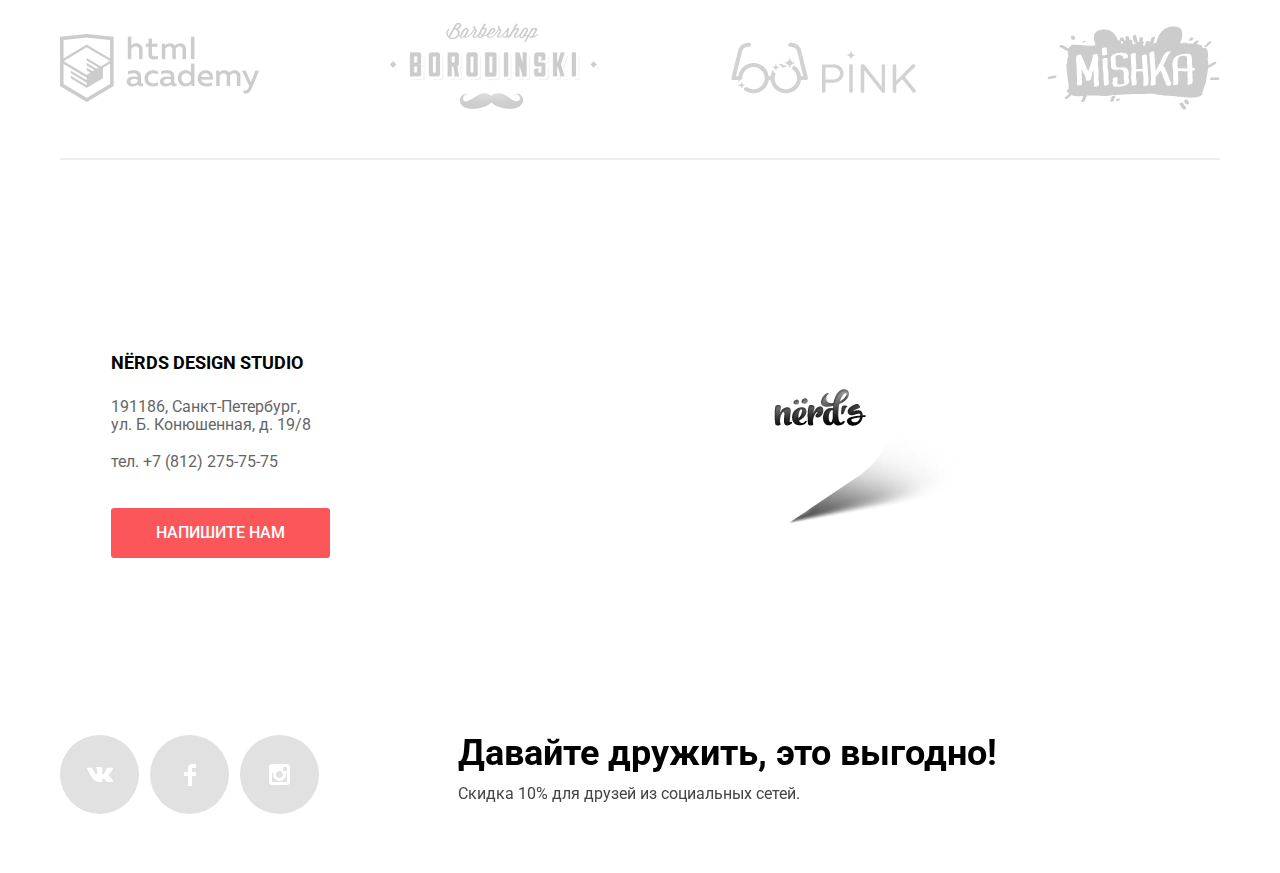
==== commit b4812794: "final v.1" ====
--- a/index.html
+++ b/index.html
@@ -3,7 +3,8 @@
   <head>
     <meta charset="utf-8">
     <title>HTML Academy: Нёрдс</title>
-    <link rel="stylesheet" href="index.css">
+    <link rel="stylesheet" href="./css/index.css">
+    <link href="https://fonts.googleapis.com/css?family=Roboto&display=swap" rel="stylesheet">
   </head>
   <body>
 <!-- start header -->
@@ -111,66 +112,71 @@
           </ul>
         </section>
       </div>
-      <hr class="divider">
 <!-- end description -->
 <!-- start clients -->
       <section class="clients">
         <ul class="clients-list">
-          <li><img src="img/htmlacademy-logo.png" alt="Логотип htmlacademy"></li>
-          <li><img src="img/barbershop-logo.png" alt="Логотип барбершопа"></li>
-          <li><img src="img/pink-logo.png" alt="Логотип Pink"></li>
-          <li><img src="img/mishka-logo.png" alt="Логотип Mishka"></li>
+          <li><a href="#"><img src="img/htmlacademy-logo.png" alt="Логотип htmlacademy"></a></li>
+          <li><a href="#"><img src="img/barbershop-logo.png" alt="Логотип барбершопа"></a></li>
+          <li><a href="#"><img src="img/pink-logo.png" alt="Логотип Pink"></a></li>
+          <li><a href="#"><img src="img/mishka-logo.png" alt="Логотип Mishka"></a></li>
         </ul>
       </section>
 <!-- end clients -->
 <!-- start map -->
-      <div class="wrapper-map">
+      <div class="wrapper-map" id="map">
         <div class="wrapper-contacts">
-          <div class="contacts">
-            <p class="contacts-title">NЁRDS DESIGN STUDIO</p>
-            <p class="contacts-adress">191186, Санкт-Петербург,<br>
-              ул. Б. Конюшенная, д. 19/8<br>
-              <br>
-              тел. +7 (812) 275-75-75</p>
-            <button class="contacts-button" type="button">Напишите нам</button>
+          <div class="wrapper-form">
+            <div class="contacts">
+              <p class="contacts-title">NЁRDS DESIGN STUDIO</p>
+              <p class="contacts-adress">191186, Санкт-Петербург,<br>
+                ул. Б. Конюшенная, д. 19/8<br>
+                <br>
+                тел. +7 (812) 275-75-75</p>
+              <button class="contacts-button" type="button">Напишите нам</button>
+            </div>
           </div>
+          <img class="map-marker" src="img/map-marker.png" alt="Месторасположение NЁRDS">
         </div>
-        <img class="map-marker" src="img/map-marker.png" alt="Месторасположение NЁRDS">
         <script></script>
       </div>
 <!-- end map -->
 <!-- start popup -->
-      <form method="post" name="popup" class="feedback">
-        <p>Напишите нам</p>
-        <span></span>
-        <p>
+      <form method="get" name="popup" class="feedback">
+        <p class="feedback-title full-width">Напишите нам</p>
+        <span class="close-feedback"></span>
+        <p class="feedback-name">
           <label for="user-name-field">Ваше имя:</label>
           <input type="text" id="user-name-field" name="username" placeholder="Имя Фамилия">
         </p>
-        <p>
-          <label for="user-mail-field">Ваш e-mail</label>
+        <p class="feedback-mail">
+          <label for="user-mail-field">Ваш e-mail:</label>
           <input type="email" id="user-mail-field" name="usermale" placeholder="email@example.com">
         </p>
-        <p>
-          <label for="user-text-field"></label>
-          <textarea type="text" id="user-text-field" name="usertext" placeholder="В свободной форме"></textarea>
+        <p class="feedback-text full-width">
+          <label for="user-text-field">Текст письма:</label>
+          <textarea id="user-text-field" name="usertext" placeholder="В свободной форме"></textarea>
         </p>
-        <button>Отправить</button>
+        <button class="feedback-button">Отправить</button>
       </form>
     </main>
 <!-- end popup -->
 <!-- start footer -->
       <footer class="footer">
-        <ul class="social-icons">
-          <li class="social-icons__item"><a href="#"><img src="img/vk-icon.svg"></a></li>
-          <li class="social-icons__item"><a href="#"><img src="img/fb-icon.svg"></a></li>
-          <li class="social-icons__item"><a href="#"><img src="img/insta-icon.svg"></a></li>
-        </ul>
-        <div>
-          <p class="tagline">Давайте дружить, это выгодно!</p>
-          <p class="discount">Скидка 10% для друзей из социальных сетей.</p>
+        <div class="wrapper-footer">
+          <ul class="social-icons">
+            <li class="social-icons__item"><a href="#"><img src="img/vk-icon.svg" alt="Vk"></a></li>
+            <li class="social-icons__item"><a href="#"><img src="img/fb-icon.svg" alt="Fb"></a></li>
+            <li class="social-icons__item"><a href="#"><img src="img/insta-icon.svg" alt="Inst"></a></li>
+          </ul>
+          <div>
+            <p class="tagline">Давайте дружить, это выгодно!</p>
+            <p class="discount">Скидка 10% для друзей из социальных сетей.</p>
+          </div>
         </div>
       </footer>
-<!-- start footer -->
+<!-- end footer -->
+  <script src="http://api-maps.yandex.ru/2.0/?load=package.standard,package.geoObjects&amp;lang=ru-RU" type="text/javascript"></script>
+  <script src="js/index.js"></script>
   </body>
 </html>
--- a/css/index.css
+++ b/css/index.css
@@ -0,0 +1,573 @@
+* {
+  box-sizing: border-box;
+  margin: 0;
+  padding: 0;
+  font-family: 'Roboto', sans-serif;
+}
+
+.wrapper-header, .wrapper-slider {
+  background-color: #eee;
+}
+
+.header {
+  display: flex;
+  align-items: center;
+  justify-content: space-between;
+  width: 1160px;
+  margin: 0 auto;
+  padding-top: 49px;
+}
+
+.navbar {
+  display: flex;
+  flex-direction: row;
+  width: 100%;
+  align-items: center;
+}
+
+.logo {
+  cursor: pointer;
+}
+
+.logo:hover {
+  opacity: .8;
+}
+
+.logo:visited {
+  opacity: .3;
+}
+
+.menu {
+  display: flex;
+  flex-direction: row;
+  justify-content: space-between;
+  align-items: center;
+  margin: 0 auto;
+  list-style-type: none;
+  width: 440px;
+}
+
+.menu-item, .shopping-cart {
+  font-size: 16px;
+  font-weight: 500;
+  line-height: 1.88;
+  letter-spacing: 0.25px;
+  color: #000;
+  text-decoration: none;
+  display: flex;
+  justify-content: space-between;
+  align-items: center;
+  text-transform: uppercase;
+  margin-top: 15px;
+}
+
+.menu-item:hover, .shopping-cart:hover {
+  color: #fb565a;
+}
+
+.menu-item:visited, .shopping-cart:visited {
+  opacity: .3;
+}
+
+.shopping-cart {
+  position: relative;
+  padding-left: 65px;
+}
+
+.shopping-cart::before {
+  content: "";
+  width: 15px;
+  height: 15px;
+  position: relative;
+  background: url(../img/basket-icon.svg);
+  right: 23px;
+  opacity: .3;
+}
+
+.main-slider {
+  width: 1160px;
+  margin: 0 auto 80px;
+  list-style-type: none;
+  display: flex;
+}
+
+.slider-item__title {
+  font-size: 55px;
+  font-weight: 500;
+  line-height: 1;
+  margin-bottom: 28px;
+}
+
+.slider-item__description {
+  font-size: 16px;
+  line-height: 1.5;
+  letter-spacing: 0.1px;
+  margin-bottom: 37px;
+}
+
+.slider-item__button {
+  width: 240px;
+  height: 50px;
+  background-color: #fb565a;
+  display: flex;
+  color: #fff;
+  font-size: 16px;
+  font-weight: 500;
+  line-height: 1.13;
+  text-transform: uppercase;
+  text-decoration: none;
+  justify-content: center;
+  align-items: center;
+  border-radius: 3px;
+  margin-bottom: 80px;
+}
+
+.slider-item__button:hover {
+  background-color: #e74246;
+}
+
+.slider-item.first {
+  width: 1160px;
+  display: flex;
+  position: relative;
+  flex-direction: column;
+  background: url(../img/slide-picture-1.png) 698px no-repeat;
+  background-position: right center;
+  padding-top: 75px;
+}
+
+.slider-item.second, .slider-item.third {
+  display: none;
+}
+
+.divider {
+  width: 1160px;
+  margin: 0 auto;
+  height: 2px;
+  background-color: #eee;
+  border: 0;
+}
+
+.product-list {
+  width: 1160px;
+  margin: 0 auto 80px;
+}
+
+.product {
+  display: flex;
+  flex-direction: row;
+  margin-right: 60px;
+}
+
+.product-card {
+  display: flex;
+  flex-direction: column;
+  padding-right: 100px;
+}
+
+.product-card__title {
+  font-size: 24px;
+  font-weight: bold;
+  line-height: 1.25;
+  margin: 26px 0 16px;
+  text-transform: uppercase;
+}
+
+.product-card__description {
+  font-size: 16px;
+  line-height: 1.5;
+  margin-bottom: 33px;
+  letter-spacing: 0.05;
+}
+
+.product-card__button {
+  width: 160px;
+  height: 50px;
+  font-size: 16px;
+  font-weight: 500;
+  line-height: 1.13;
+  display: flex;
+  justify-content: center;
+  align-items: center;
+  color: #fff;
+  text-decoration: none;
+  text-transform: uppercase;
+}
+
+.product-card__button.red {
+  background-color: #fb565a;
+}
+
+.product-card__button.red:hover {
+  background-color: #e74246;
+}
+
+.product-card__button.green {
+  background-color: #00ca74;
+}
+
+.product-card__button.green:hover {
+  background-color: #00bc6c;
+}
+
+.product-card__button.yellow {
+  background-color: #efc84a;
+}
+
+.product-card__button.yellow:hover {
+  background-color: #eab534;
+}
+
+.wrapper-about {
+  width: 1160px;
+  display: flex;
+  margin: 40px auto 45px;
+}
+
+.about {
+  width: 650px;
+  margin-top: 33px;
+  margin-right: 150px;
+}
+
+.about-title {
+  font-size: 45px;
+  font-weight: 500;
+  line-height: 1;
+  margin-bottom: 33px;
+}
+
+.about-description {
+  font-size: 16px;
+  line-height: 1.5;
+  margin-bottom: 38px;
+}
+
+.services {
+  font-size: 16px;
+  line-height: 1.5;
+  list-style-type: none;
+}
+
+.services-item {
+  position: relative;
+  padding-left: 35px;
+  margin-bottom: 25px;
+}
+
+.services-item::before {
+  content: '';
+  position: absolute;
+  width: 25px;
+  left: 0;
+  top: 10px;
+  height: 2px;
+  background-color: #fb565a;
+}
+
+.services.title {
+  font-weight: bold;
+  text-transform: uppercase;
+  margin-bottom: 25px;
+}
+
+.stats {
+  width: 360px;
+  display: flex;
+  flex-direction: column;
+}
+
+.stats-logo {
+  margin-bottom: 35px;
+}
+
+.stats-title {
+  font-size: 16px;
+  font-weight: bold;
+  line-height: 1.5;
+  text-align: center;
+  text-transform: uppercase;
+  margin-bottom: 49px;
+}
+
+.stats-list {
+  display: flex;
+  list-style-type: none;
+  justify-content: center;
+}
+
+.stats-item {
+  display: flex;
+  flex-direction: column;
+  padding-right: 26px;
+}
+
+.stats-item:last-child {
+  padding: 0;
+}
+
+.percent-symbol {
+  font-size: 24px;
+}
+
+.stats-item__percent {
+  font-size: 45px;
+  font-weight: bold;
+  line-height: 0.22;
+  color: #000000;
+  margin-bottom: 40px;
+  text-transform: lowercase;
+}
+
+.stats-item__name {
+  font-size: 16px;
+  line-height: 1.13;
+  text-align: left;
+  color: #283136;
+}
+
+.clients {
+  width: 1160px;
+  height: 180px;
+  border-top: 2px solid #eee;
+  border-bottom: 2px solid #eee;
+  margin: 15px auto 80px;
+  display: flex;
+  align-items: center;
+  justify-content: center;
+}
+
+.clients-list {
+  width: 100%;
+  display: flex;
+  list-style-type: none;
+  justify-content: space-between;
+  align-items: center;
+}
+
+.clients-list a {
+  display: block;
+  opacity: 0.2;
+  transition: opacity 0.6s ease;
+}
+
+.clients-list a:hover {
+  opacity: 1;
+}
+
+.wrapper-map {
+  width: 100%;
+  display: flex;
+  height: 416px;
+  align-items: center;
+  justify-content: center;
+  margin-top: 40px;
+}
+
+.wrapper-contacts {
+  display: flex;
+  width: 1160px;
+  position: absolute;
+  z-index: 1;
+}
+
+.wrapper-form {
+  width: 320px;
+  height: 308px;
+  display: flex;
+  background: #fff;
+  flex-direction: column;
+  justify-content: center;
+}
+
+.contacts {
+  margin: 0 auto;
+  padding: 0 50px;
+}
+
+.contacts-title {
+  font-size: 18px;
+  font-weight: bold;
+  line-height: 1.67;
+  margin-top: 10px;
+  margin-bottom: 20px;
+}
+
+.contacts-adress {
+  font-size: 16px;
+  line-height: 1.13;
+  color: #666666;
+  margin-bottom: 37px;
+}
+
+.contacts-button, .feedback-button {
+  width: 219px;
+  height: 50px;
+  background-color: #fb565a;
+  font-size: 16px;
+  font-weight: 500;
+  line-height: 1.13;
+  text-align: center;
+  color: #ffffff;
+  text-transform: uppercase;
+  border: 0;
+  border-radius: 3px;
+  margin: 0 auto;
+  cursor: pointer;
+}
+
+.contacts-button:hover, .feedback-button:hover {
+  background-color: #d6494d;
+}
+
+.map-marker {
+  width: 231px;
+  height: 190px;
+  margin-right: 250px;
+  margin-left: auto;
+  margin-top: 40px;
+}
+
+.feedback {
+  opacity: 0;
+  position: fixed;
+  width: 960px;
+  height: 590px;
+  background-color: #ffffff;
+  box-shadow: 0 20px 40px 0 rgba(0, 1, 1, 0.75);
+  top: 0;
+  right: 0;
+  bottom: 0;
+  left: 0;
+  margin: auto;
+  z-index: -1;
+  padding: 54px 50px 50px 80px;
+  -webkit-box-sizing: border-box;
+  -moz-box-sizing: border-box;
+  box-sizing: border-box;
+  transition: all 0.3s ease;
+}
+
+.feedback-form-show {
+  opacity: 1;
+  z-index: 40;
+}
+
+.close-feedback {
+  width: 21px;
+  height: 21px;
+  display: inline-block;
+  position: absolute;
+  right: 108px;
+  top: 67px;
+  cursor: pointer;
+  background: url(../img/close-cross.png);
+}
+
+.feedback p {
+  display: inline-block;
+  font-size: 16px;
+}
+
+p.feedback-title {
+  font-size: 45px;
+  margin-bottom: 50px;
+}
+
+.feedback p.full-width {
+  width: 100%;
+}
+
+.feedback label {
+  display: block;
+  margin-bottom: 10px;
+  font-weight: bold;
+}
+
+.feedback input, .feedback textarea {
+  width: 360px;
+  height: 50px;
+  border: 2px solid #d7dcde;
+  border-radius: 3px;
+  padding: 0 13px;
+  -webkit-box-sizing: border-box;
+  -moz-box-sizing: border-box;
+  box-sizing: border-box;
+  margin-right: 40px;
+  font-size: 12px;
+  font-weight: bold;
+  color: #bababa;
+}
+
+.feedback textarea {
+  width: 764px;
+  min-height: 115px;
+  margin-right: 0;
+  resize: none;
+  padding-top: 9px;
+  padding-bottom: 12px;
+}
+
+.feedback input:hover, .feedback textarea:hover {
+  border-color: #a2a9ac;
+}
+
+.feedback-text {
+  margin-top: 22px;
+  margin-bottom: 47px;
+}
+
+.footer {
+  height: 217px;
+  display: flex;
+  align-items: center;
+}
+
+.wrapper-footer {
+  width: 1160px;
+  display: flex;
+  margin: 20px auto 0;
+}
+
+.social-icons {
+  display: flex;
+  margin-right: 128px;
+  list-style-type: none;
+}
+
+.social-icons__item {
+  background-color: #e1e1e1;
+  width: 79px;
+  height: 79px;
+  border-radius: 50%;
+  display: flex;
+  justify-content: center;
+  align-items: center;
+  margin-right: 11px;
+}
+
+.social-icons__item:hover {
+  background-color: #fb565a;
+}
+
+.social-icons__item a {
+  display: flex;
+  width: 100%;
+  height: 100%;
+  justify-content: center;
+  align-items: center;
+}
+
+.tagline {
+  font-size: 36px;
+  font-weight: bold;
+  line-height: 1;
+  color: #000000;
+  margin-bottom: 12px;
+}
+
+.discount {
+  font-size: 16px;
+  line-height: 1.38;
+  color: #444;
+}
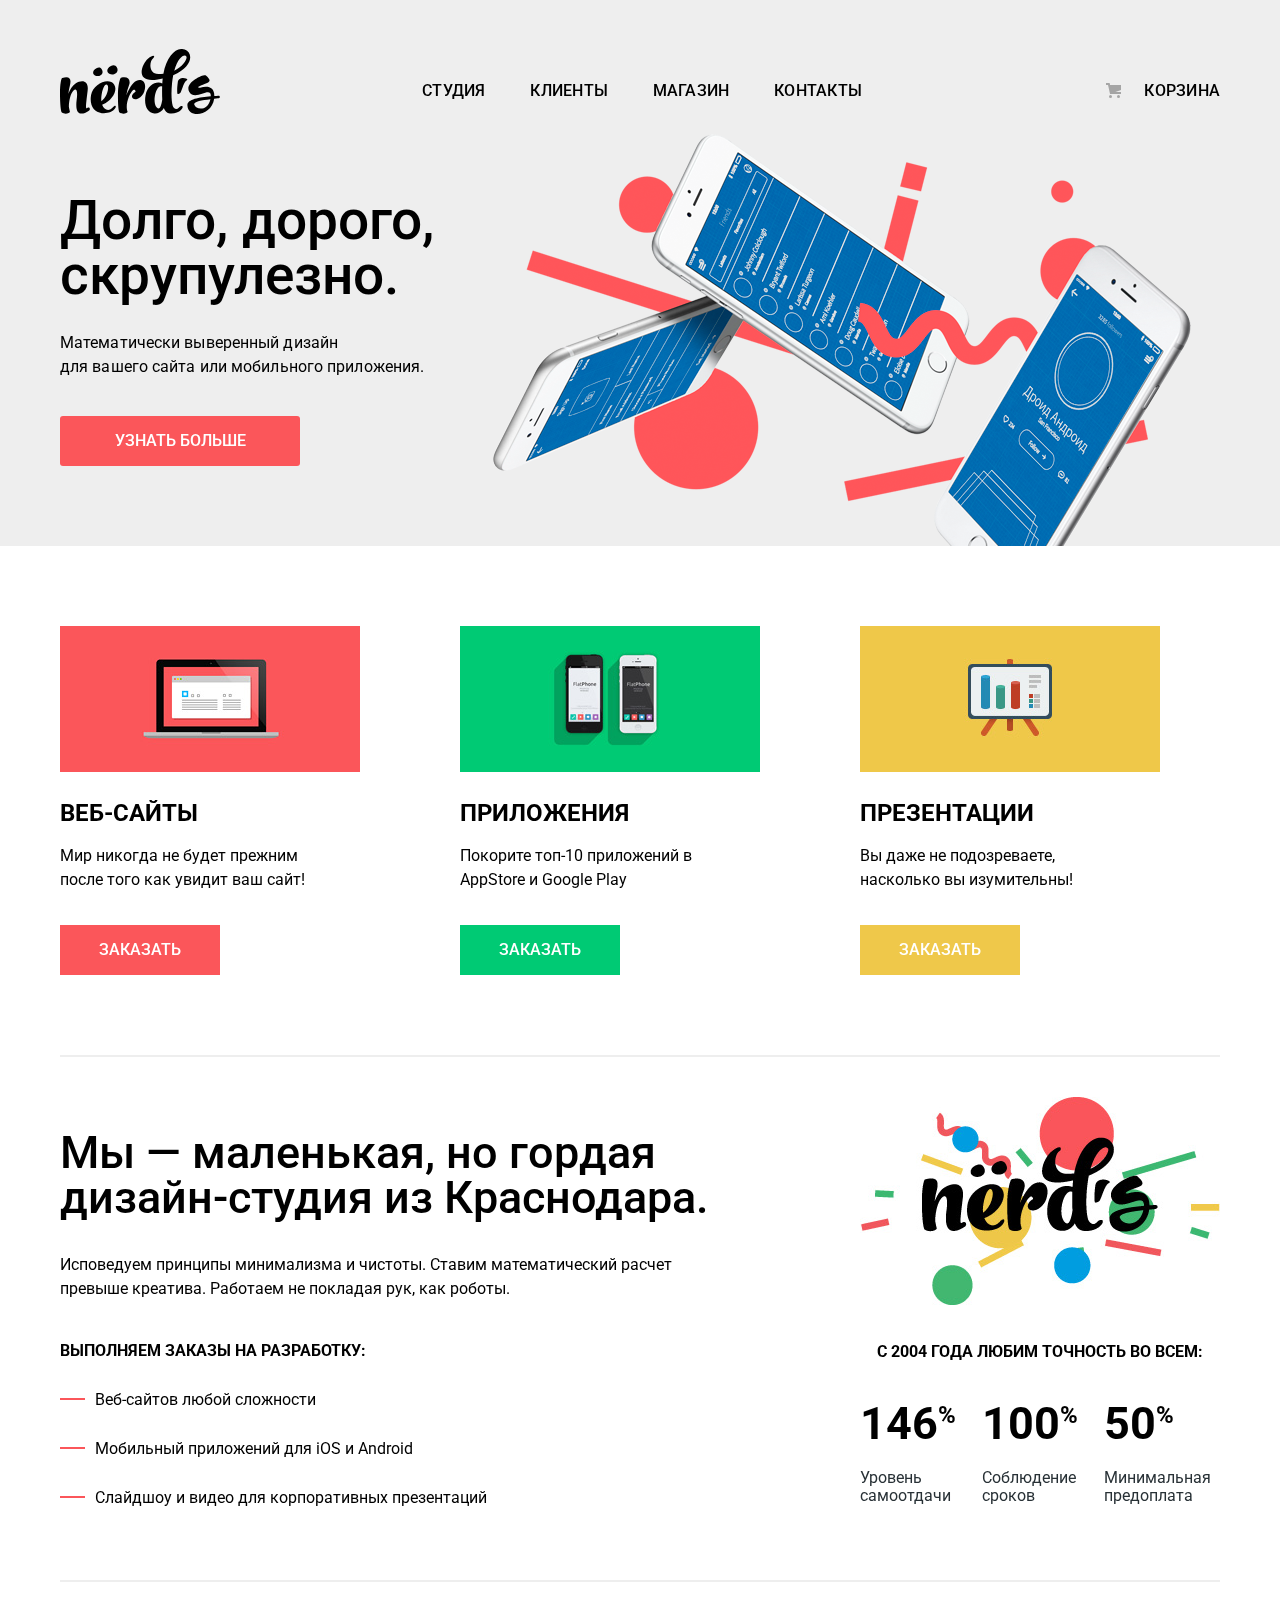
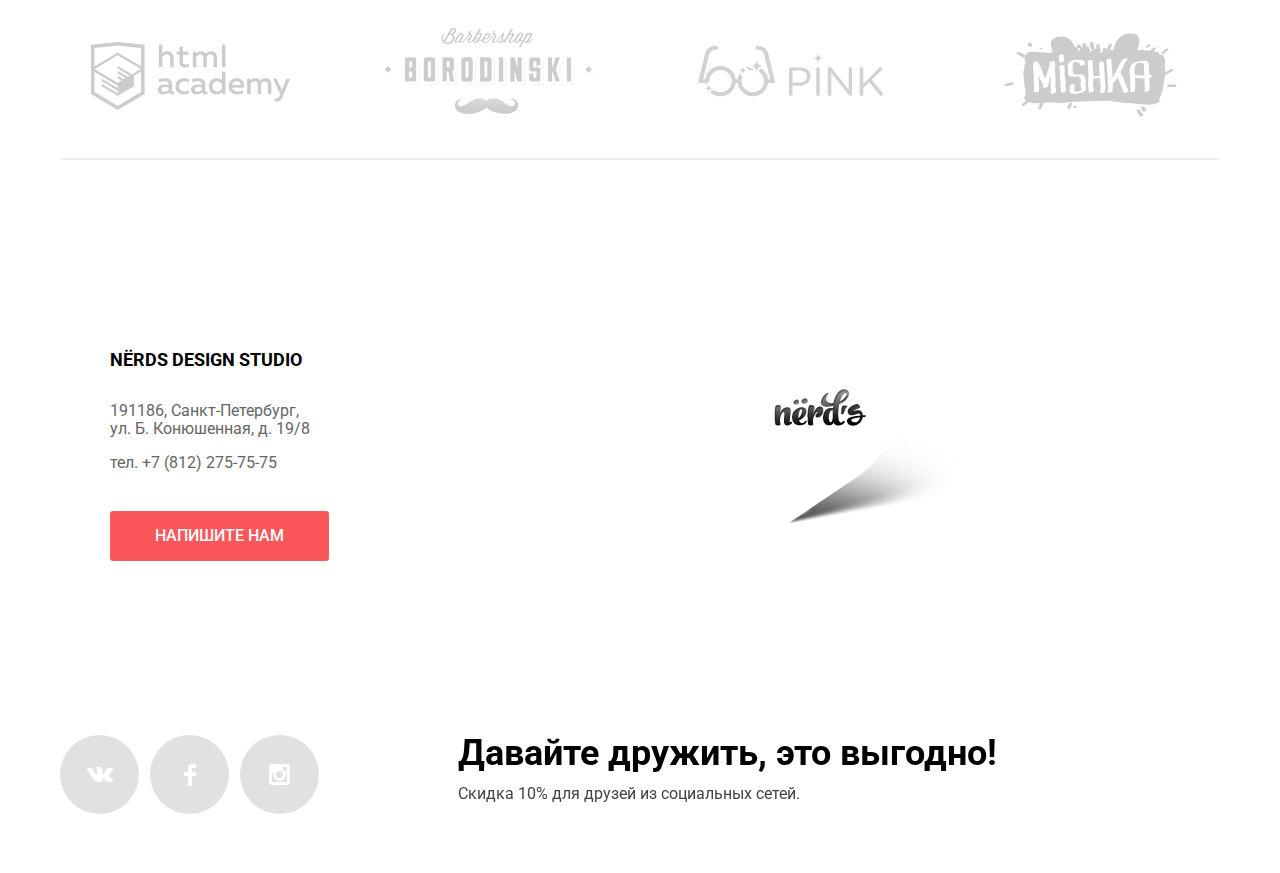
==== commit 8c5b3738: "final v.2" ====
--- a/index.html
+++ b/index.html
@@ -11,7 +11,7 @@
     <div class="wrapper-header">
       <header class="header">
         <nav class="navbar">
-          <a>
+          <a href="index.html">
             <img class="logo" src="img/index-logo.svg" width="160" height="65" alt="Лого Нердс">
           </a>
           <ul class="menu">
@@ -30,23 +30,23 @@
       <div class="wrapper-slider">
         <ul class="main-slider">
           <li class="slider-item first">
-            <p class="slider-item__title">Долго, дорого,<br>
+            <p class="slider-item__title">Долго, дорого,<br/>
               скрупулезно.</p>
-            <p class="slider-item__description">Математически выверенный дизайн<br>
+            <p class="slider-item__description">Математически выверенный дизайн<br/>
               для вашего сайта или мобильного приложения.</p>
             <a class="slider-item__button" href="#">Узнать больше</a>
           </li>
           <li class="slider-item second">
-            <p class="slider-item__title">Любим математику<br>
+            <p class="slider-item__title">Любим математику
               как никто другой</p>
-            <p class="slider-item__description">Никакого креатива, только математические формулы<br>
+            <p class="slider-item__description">Никакого креатива, только математические формулы
               для расчета идеальных пропорций.</p>
             <a class="slider-item__button" href="#">Узнать больше</a>
           </li>
           <li class="slider-item third">
-            <p class="slider-item__title">Только ночь,<br>
+            <p class="slider-item__title">Только ночь,
               только хардкор</p>
-            <p class="slider-item__description">Работать днем, как все? Мы против этого.<br>
+            <p class="slider-item__description">Работать днем, как все? Мы против этого.
               Ближе к полуночи работа только начинается.</p>
             <a class="slider-item__button" href="#">Узнать больше</a>
           </li>
@@ -59,21 +59,21 @@
             <li class="product-card">
               <img src="img/sites.png" width="300" height="146" alt="Веб-сайты">
               <h3 class="product-card__title">Веб-сайты</h3>
-              <p class="product-card__description">Мир никогда не будет прежним<br>
+              <p class="product-card__description">Мир никогда не будет прежним
                 после того как увидит ваш сайт!</p>
               <a class="product-card__button red" href="#">Заказать</a>
             </li>
             <li class="product-card">
               <img src="img/apps.png" width="300" height="146" alt="Приложения">
               <h3 class="product-card__title">Приложения</h3>
-              <p class="product-card__description">Покорите топ-10 приложений<br>
+              <p class="product-card__description">Покорите топ-10 приложений
                 в AppStore и Google Play</p>
               <a class="product-card__button green" href="#">Заказать</a>
             </li>
             <li class="product-card">
               <img src="img/presentations.png" width="300" height="146" alt="Презентации">
               <h3 class="product-card__title">Презентации</h3>
-              <p class="product-card__description">Вы даже не подозреваете,<br>
+              <p class="product-card__description">Вы даже не подозреваете,
                 насколько вы изумительны!</p>
               <a class="product-card__button yellow" href="#">Заказать</a>
             </li>
@@ -129,10 +129,9 @@
           <div class="wrapper-form">
             <div class="contacts">
               <p class="contacts-title">NЁRDS DESIGN STUDIO</p>
-              <p class="contacts-adress">191186, Санкт-Петербург,<br>
-                ул. Б. Конюшенная, д. 19/8<br>
-                <br>
-                тел. +7 (812) 275-75-75</p>
+              <p class="contacts-adress">191186, Санкт-Петербург,
+                ул. Б. Конюшенная, д. 19/8
+                <a href="tel::88122757575">тел. +7 (812) 275-75-75</a></p>
               <button class="contacts-button" type="button">Напишите нам</button>
             </div>
           </div>
--- a/css/index.css
+++ b/css/index.css
@@ -2,7 +2,7 @@
   box-sizing: border-box;
   margin: 0;
   padding: 0;
-  font-family: 'Roboto', sans-serif;
+  font-family: 'Roboto', Arial, sans-serif;
 }
 
 .wrapper-header, .wrapper-slider {
@@ -131,8 +131,9 @@
   display: flex;
   position: relative;
   flex-direction: column;
-  background: url(../img/slide-picture-1.png) 698px no-repeat;
-  background-position: right center;
+  background: url(../img/slide-picture-1.png) no-repeat right center;
+  background-position-x: 433px;
+  background-position-y: 16px;
   padding-top: 75px;
 }
 
@@ -178,6 +179,7 @@
   line-height: 1.5;
   margin-bottom: 33px;
   letter-spacing: 0.05;
+  max-width: 82%;
 }
 
 .product-card__button {
@@ -341,8 +343,27 @@
   width: 100%;
   display: flex;
   list-style-type: none;
-  justify-content: space-between;
-  align-items: center;
+  align-items: center;
+}
+
+.clients-list li:nth-child(1) {
+  margin-left: 31px;
+  margin-top: 15px;
+}
+
+.clients-list li:nth-child(2) {
+  margin-top: 10px;
+  margin-left: 95px;
+}
+
+.clients-list li:nth-child(3) {
+  margin-left: 104px;
+  margin-top: 5px;
+}
+
+.clients-list li:nth-child(4) {
+  margin-top: 14px;
+  margin-left: 121px;
 }
 
 .clients-list a {
@@ -355,6 +376,483 @@
   opacity: 1;
 }
 
+
+.wrapper-title {
+  width: 100%;
+  background-color: #eee;
+  display: flex;
+  justify-content: center;
+  align-items: center;
+}
+
+.shop-title {
+  max-width: 1160px;
+  font-size: 55px;
+  font-weight: 500;
+  line-height: 1;
+  text-align: center;
+  color: #000000;
+  margin: 73px auto 116px;
+}
+
+.wrapper-content {
+  width: 1160px;
+  margin: 50px auto 0;
+  display: flex;
+  justify-content: space-between;
+  flex-direction: row;
+}
+
+.filters {
+  width: 260px;
+  display: flex;
+  flex-direction: column;
+  margin-right: 140px;
+}
+
+.filters ul li {
+  list-style-type: none;
+}
+
+.filters input[type="radio"], .filters input[type="checkbox"] {
+  display: none;
+}
+
+.filters input[type="radio"] + label::before, .filters input[type="checkbox"] + label::before {
+  content: "";
+  position: absolute;
+  width: 12px;
+  height: 12px;
+  vertical-align: middle;
+  border: 3px solid #fff;
+  box-shadow: 0 0 0 3px #bdc3c7;
+  left: 0;
+}
+
+.filters input[type="radio"] + label::before {
+  border-radius: 50%;
+}
+
+.filters input[type="checkbox"] + label::before {
+  border-radius: 3px;
+}
+
+.filters input[type="radio"]:checked ~ label::after {
+  content: "";
+  position: absolute;
+  width: 10px;
+  height: 10px;
+  border-radius: 50%;
+  background: #bdc3c7;
+  top: 4px;
+  left: 4px;
+}
+
+.filters input[type="checkbox"]:checked ~ label::after {
+  content: "";
+  position: absolute;
+  width: 15px;
+  height: 5px;
+  left: 0px;
+  top: -6px;
+  border: 5px solid #bdc3c7;
+  border-top-color: transparent;
+  border-right-color: transparent;
+  transform:rotate(-45deg);
+}
+
+
+.filter-item, .grid-item, .filter-special {
+  padding: 0;
+  border: none;
+}
+
+.filter-item {
+  margin: 0 0 58px;
+}
+
+.grid-item, .filter-special {
+  margin: 0 0 26px;
+}
+
+.range-filter {
+  margin-top: 49px;
+}
+
+fieldset legend {
+  font-size: 18px;
+  line-height: 24px;
+  text-transform: uppercase;
+  font-weight: 700;
+  letter-spacing: 1px;
+  margin-bottom: 21px;
+}
+
+fieldset.filter-item legend {
+  margin-bottom: 0px;
+}
+
+.filter-form fieldset label {
+  font-size: 16px;
+  position: relative;
+  color: #283136;
+  transition: color 0.6s ease;
+  display: inline-block;
+  margin-bottom: 21px;
+  padding-left: 35px;
+  cursor: pointer;
+}
+
+.filter-form fieldset label:hover {}
+
+.filter-form-button {
+  width: 260px;
+  height: 50px;
+  font-size: 16px;
+  font-weight: bold;
+  text-transform: uppercase;
+  background-color: #ededed;
+  border: none;
+  cursor: pointer;
+  transition: all 0.3s ease;
+  border-radius: 3px;
+}
+
+.filter-form-button:hover {
+  background-color: #dfdfdf;
+}
+
+.filter-form-button:active {
+  background-color: #d5d5d5;
+  color: #9d9d9d;
+}
+
+.range-controls {
+  position: relative;
+  height: 40px;
+  margin-bottom: 20px;
+  padding: 39px 20px;
+  background-color: #f1f1f1;
+  border-radius: 5px;
+}
+
+.range-controls .scale {
+  height: 2px;
+  background: #d7dcde;
+}
+
+.range-controls .bar {
+  width: 70%;
+  height: 2px;
+  background: #00ca74;
+}
+
+.range-controls .toggle {
+  position: absolute;
+  top: 31px;
+  left: 0;
+  width: 4px;
+  height: 4px;
+  padding: 0;
+  border: 8px solid #ffffff;
+  background-color: #ababab;
+  box-shadow: 0 2px 1px 0 #cfcfcf;
+  border-radius: 50%;
+  cursor: pointer;
+}
+
+.range-controls .toggle-min {
+  left: 15px;
+}
+
+.range-controls .toggle-max {
+  left: 160px;
+}
+
+.price-controls {
+  font-size: 0;
+}
+
+.price-controls label {
+  display: inline-block;
+  width: 50%;
+  font-size: 16px;
+  text-transform: uppercase;
+}
+
+.price-controls input {
+  width: 80px;
+  padding: 8px 12px;
+  margin-left: 10px;
+  font-family: 'Roboto', 'Arial', sans-serif;
+  font-size: 16px;
+  text-align: center;
+  color: #283136;
+  border: none;
+  border-radius: 5px;
+  background: #f1f1f1;
+}
+
+.max-price {
+  text-align: right;
+}
+
+
+
+.main-content {
+  width: 760px;
+  display: flex;
+  flex-direction: column;
+  align-items: center;
+}
+
+.sorting {
+  width: 100%;
+  display: flex;
+  flex-direction: row;
+  justify-content: space-between;
+  margin-bottom: 50px;
+}
+
+.sorting-title {
+  font-size: 18px;
+  line-height: 24px;
+  text-transform: uppercase;
+  font-weight: 700;
+  letter-spacing: 1px;
+}
+
+.sorting-list {
+  max-width: 63%;
+  margin-left: 171px;
+}
+
+.sorting-list li {
+  list-style-type: none;
+  display: inline-block;
+  vertical-align: top;
+  font-size: 14px;
+  margin-right: 22px;
+  cursor: pointer;
+  color: #b2b2b2;
+  text-transform: uppercase;
+}
+
+.sorting-list li:hover {
+  color: #666666;
+}
+
+.sorting-list li:active, .sorting-list li:focus {
+  color: #000000;
+}
+
+.sorting-list li:last-child {
+  margin-right: 0;
+}
+
+.sorting-controls {
+  position: relative;
+}
+
+.sorting-controls .icon-down-dir {
+  position: absolute;
+  display: block;
+  border: 5px solid #a6a6a6;
+  border-top-width: 10px;
+  border-right-color: transparent;
+  border-bottom-width: 0px;
+  border-left-color: transparent;
+  right: 20px;
+  top: 5px;
+  margin-right: 10px;
+}
+
+.sorting-controls .active, .sorting-controls .icon-down-dir:hover {
+  border: 5px solid  #010101;
+  border-top-width: 10px;
+  border-right-color: transparent;
+  border-bottom-width: 0px;
+  border-left-color: transparent;
+}
+
+.sorting-controls .icon-up-dir:hover {
+  border: 5px solid #010101;
+  border-top-width: 0px;
+  border-right-color: transparent;
+  border-bottom-width: 10px;
+  border-left-color: transparent;
+}
+
+.sorting-controls .icon-up-dir {
+  position: absolute;
+  display: block;
+  border: 5px solid #a6a6a6;
+  border-top-width: 0px;
+  border-right-color: transparent;
+  border-bottom-width: 10px;
+  border-left-color: transparent;
+  right: 0px;
+  top: 5px;
+}
+
+.items {}
+
+.items li {
+  list-style-type: none;
+  display: inline-flex;
+  flex-direction: column;
+  vertical-align: top;
+  min-width: 360px;
+  max-height: 615px;
+  margin-bottom: 33px;
+  border-top-left-radius: 5px;
+  border-top-right-radius: 5px;
+  transition: background 0.6s ease;
+  background-color: #e9e9e9;
+  position: relative;
+}
+
+.items li:nth-child(odd) {
+  margin-right: 36px;
+}
+
+.items li:hover {
+  background-color: #4d4d4d;
+}
+
+.hidden-info {
+  opacity: 0;
+  z-index: 0;
+  position: absolute;
+  transition: all 0.3s ease;
+  bottom: 0;
+  background-color: #eeeeee;
+  width: 100%;
+  min-height: 230px;
+  display: flex;
+  align-items: center;
+  flex-direction: column;
+}
+
+.items li:hover .hidden-info {
+  z-index: 1;
+  opacity: 1;
+}
+
+.hidden-info h3 {
+  margin-top: 30px;
+}
+
+.hidden-info h3 a {
+  font-size: 16px;
+  font-weight: bold;
+  text-decoration: none;
+  color: #000000;
+  text-transform: uppercase;
+  letter-spacing: 1px;
+}
+
+.hidden-info h3 a:hover {
+  color: #fb565a;
+}
+
+.hidden-info p {
+  color: #6f6f6f;
+  margin-top: 18px;
+  max-width: 180px;
+  text-align: center;
+}
+
+.hidden-info a.hidden-info-button {
+  text-decoration: none;
+  color: #ffffff;
+  background-color: #fb565a;
+  border-radius: 2px;
+  width: 200px;
+  display: flex;
+  align-items: center;
+  justify-content: center;
+  margin-top: 30px;
+  height: 50px;
+}
+
+.hidden-info a.hidden-info-button:hover {
+  background-color: #e74246;
+}
+
+.item-header {
+  width: 100%;
+  height: 40px;
+  position: relative;
+  font-size: 0;
+  padding-left: 15px;
+  padding-top: 12px;
+}
+
+.item-header span {
+  display: inline-block;
+  background-color: #ffffff;
+  width: 15px;
+  height: 15px;
+  border-radius: 50%;
+  margin-right: 10px;
+}
+
+.pagination {
+  width: 100%;
+  margin-top: 32px;
+}
+
+.pagination a.num {
+  display: inline-flex;
+  font-size: 16px;
+  width: 50px;
+  height: 50px;
+  margin-right: 7px;
+  margin-bottom: 5px;
+  line-height: 34px;
+  background-color: #f2f2f2;
+  border: 3px solid #f2f2f2;
+  border-radius: 3px;
+  color: #000000;
+  font-weight: bold;
+  text-transform: uppercase;
+  align-items: center;
+  justify-content: center;
+  text-decoration: none;
+}
+
+.pagination a.num:hover, .pagination a.num.active:hover {
+  background-color: #dfdfdf;
+  border-color: #dfdfdf;
+}
+
+.pagination a.num.active {
+  background: #fff;
+}
+
+.pagination .next {
+  display: inline-flex;
+  font-size: 16px;
+  width: 260px;
+  height: 50px;
+  margin-right: 10px;
+  margin-bottom: 5px;
+  line-height: 34px;
+  background-color: #f2f2f2;
+  border-radius: 3px;
+  color: #000000;
+  font-weight: bold;
+  text-transform: uppercase;
+  align-items: center;
+  justify-content: center;
+  text-decoration: none;
+}
+
+.pagination .next:hover {
+  background-color: #dfdfdf;
+}
+
 .wrapper-map {
   width: 100%;
   display: flex;
@@ -362,6 +860,10 @@
   align-items: center;
   justify-content: center;
   margin-top: 40px;
+}
+
+.wrapper-map.contacts-map {
+  margin-top: 50px;
 }
 
 .wrapper-contacts {
@@ -390,14 +892,22 @@
   font-weight: bold;
   line-height: 1.67;
   margin-top: 10px;
-  margin-bottom: 20px;
+  margin-bottom: 27px;
 }
 
 .contacts-adress {
   font-size: 16px;
   line-height: 1.13;
   color: #666666;
-  margin-bottom: 37px;
+  margin-bottom: 39px;
+  max-width: 92%;
+}
+
+.contacts-adress a {
+  padding-top: 15px;
+  display: flex;
+  color: #666666;
+  text-decoration: none;
 }
 
 .contacts-button, .feedback-button {
@@ -466,6 +976,7 @@
 
 .feedback p {
   display: inline-block;
+  vertical-align: middle;
   font-size: 16px;
 }
 
@@ -496,7 +1007,39 @@
   margin-right: 40px;
   font-size: 12px;
   font-weight: bold;
-  color: #bababa;
+  color: rgba(186, 186, 186, .5);
+}
+
+.feedback input::-webkit-input-placeholder {
+  color: rgba(186, 186, 186, .5);
+}
+
+.feedback textarea::-webkit-input-placeholder {
+  color: rgba(186, 186, 186, .5);
+}
+
+.feedback input::-moz-placeholder {
+  color: rgba(186, 186, 186, .5);
+}
+
+.feedback input::-moz-placeholder {
+  color: rgba(186, 186, 186, .5);
+}
+
+.feedback input:-moz-placeholder {
+  color: rgba(186, 186, 186, .5);
+}
+
+.feedback input:-moz-placeholder {
+  color: rgba(186, 186, 186, .5);
+}
+
+.feedback input:-ms-input-placeholder {
+  color: rgba(186, 186, 186, .5);
+}
+
+.feedback input:-ms-input-placeholder {
+  color: rgba(186, 186, 186, .5);
 }
 
 .feedback textarea {
